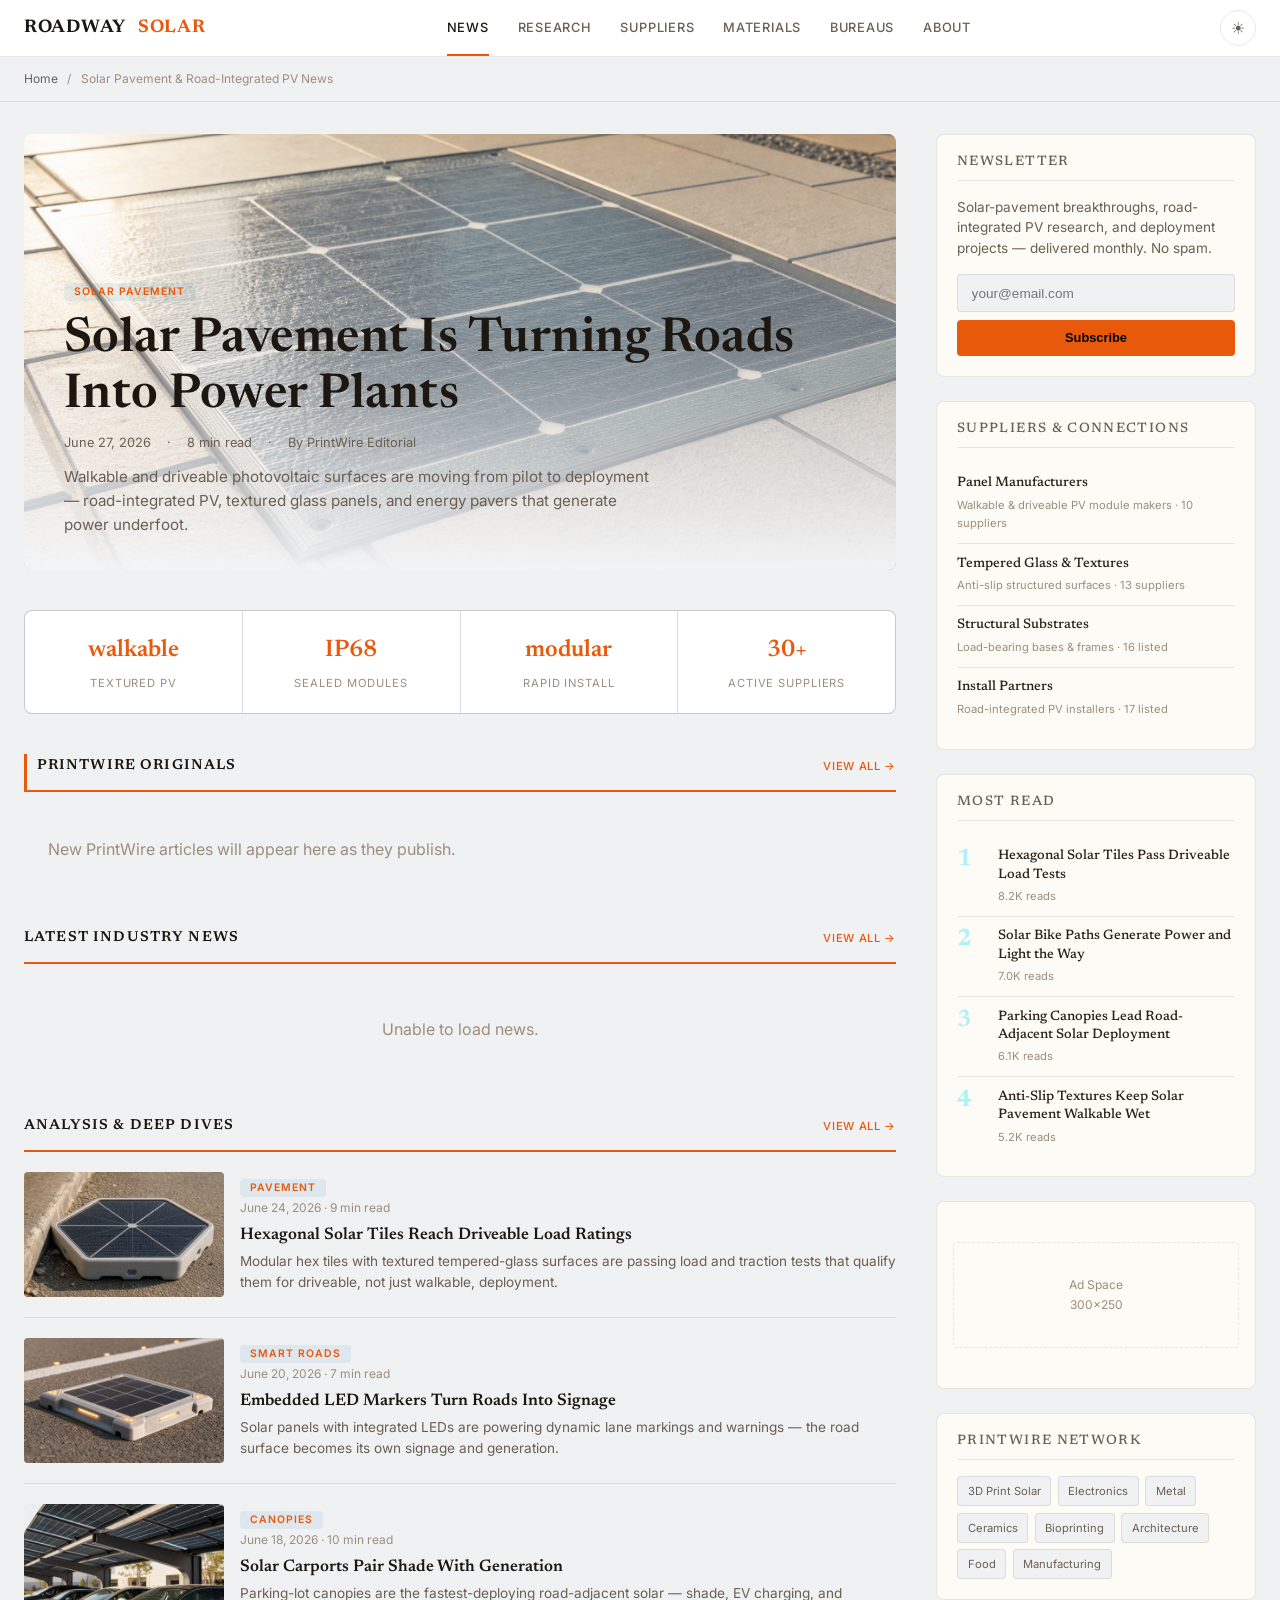
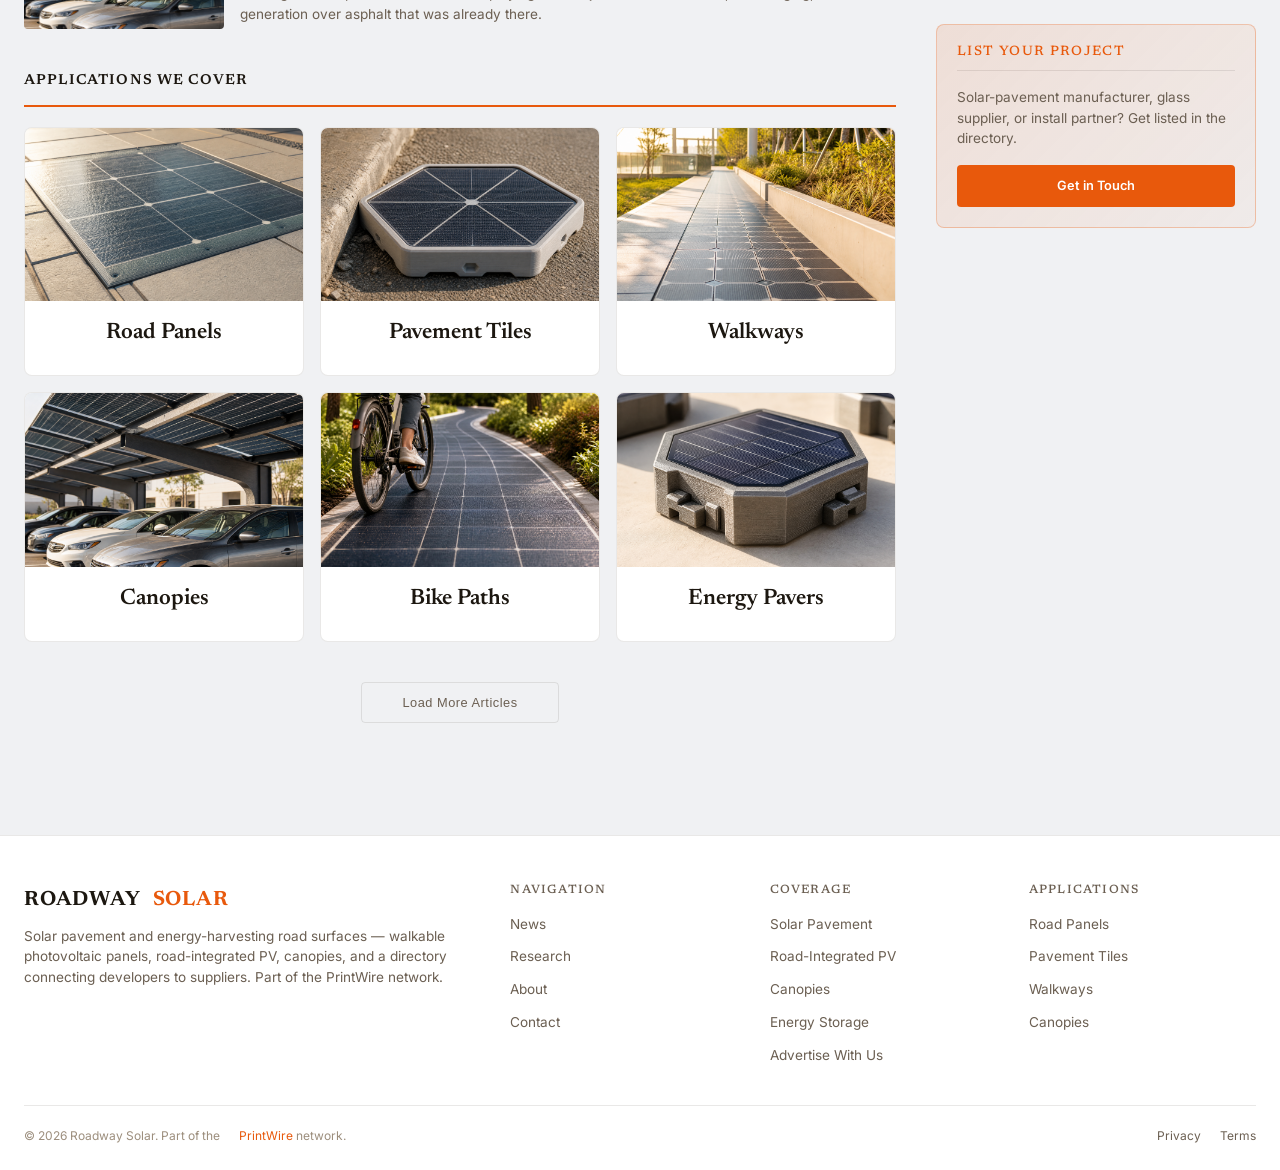
==== static/index.html @ 9be555c8 "Convert to Daylight solar news template (warm light, solar-orange, Newsreader) with unique per-site " ====
<!DOCTYPE html>
<html lang="en">
<head>
  <meta charset="UTF-8">
  <meta name="viewport" content="width=device-width, initial-scale=1.0">
  <meta name="description" content="Roadway Solar: solar pavement and energy-harvesting road surfaces — walkable photovoltaic panels, road-integrated PV, canopies, and a supplier directory.">
  <title>Roadway Solar — Solar Pavement &amp; Road-Integrated PV News &amp; Suppliers</title>
  <link rel="preconnect" href="https://fonts.googleapis.com">
  <link rel="preconnect" href="https://fonts.gstatic.com" crossorigin>
  <link href="https://fonts.googleapis.com/css2?family=Newsreader:opsz,wght@6..72,500;6..72,600;6..72,700&family=Inter:wght@400;500;600&display=swap" rel="stylesheet">
  <link rel="stylesheet" href="css/editorial.css">
  <link rel="icon" type="image/svg+xml" href="/favicon.svg">
  <meta property="og:type" content="website">
  <meta property="og:title" content="Roadway Solar — Solar Pavement &amp; Road-Integrated PV News &amp; Suppliers">
  <meta property="og:description" content="Roadway Solar: solar pavement and energy-harvesting road surfaces — walkable photovoltaic panels, road-integrated PV, canopies, and a supplier directory.">
  <meta property="og:image" content="https://roadwaysolar.com/images/r01_road_panel.png">
  <meta property="og:url" content="https://roadwaysolar.com/">
  <meta name="twitter:card" content="summary_large_image">
  <meta name="twitter:image" content="https://roadwaysolar.com/images/r01_road_panel.png">
</head>
<body>

<header class="ed-header">
  <div class="ed-header-inner">
    <a href="index.html" class="ed-logo">
      ROADWAY&nbsp;<span class="ed-logo-accent">SOLAR</span>
    </a>
    <button class="ed-nav-toggle" aria-label="Menu" onclick="document.querySelector('.ed-nav').classList.toggle('open')">&#9776;</button>
    <nav class="ed-nav">
      <a href="index.html" class="active">News</a>
      <a href="/articles/">Research</a>
      <a href="#suppliers">Suppliers</a>
      <a href="#suppliers">Materials</a>
      <a href="#suppliers">Bureaus</a>
      <a href="about.html">About</a>
    </nav>
    <button class="ed-theme-toggle" id="themeToggle" aria-label="Toggle light/dark mode" title="Toggle light/dark mode">&#9790;</button>
  </div>
</header>

<div class="ed-breadcrumbs">
  <a href="index.html">Home</a> <span>/</span> Solar Pavement &amp; Road-Integrated PV News
</div>

<div class="ed-layout">
  <div class="ed-main">

    <article class="ed-hero">
      <img src="images/r01_road_panel.png" alt="Walkable solar road panel set into pavement">
      <div class="ed-hero-overlay"></div>
      <div class="ed-hero-content">
        <span class="ed-badge">Solar Pavement</span>
        <h1><a href="#">Solar Pavement Is Turning Roads Into Power Plants</a></h1>
        <div class="ed-hero-meta">
          <span>June 27, 2026</span>
          <span>·</span>
          <span>8 min read</span>
          <span>·</span>
          <span>By PrintWire Editorial</span>
        </div>
        <p class="ed-hero-excerpt">Walkable and driveable photovoltaic surfaces are moving from pilot to deployment — road-integrated PV, textured glass panels, and energy pavers that generate power underfoot.</p>
      </div>
    </article>

    <div class="ed-stats">
      <div class="ed-stat">
        <div class="ed-stat-value">walkable</div>
        <div class="ed-stat-label">Textured PV</div>
      </div>
      <div class="ed-stat">
        <div class="ed-stat-value">IP68</div>
        <div class="ed-stat-label">Sealed Modules</div>
      </div>
      <div class="ed-stat">
        <div class="ed-stat-value">modular</div>
        <div class="ed-stat-label">Rapid Install</div>
      </div>
      <div class="ed-stat">
        <div class="ed-stat-value">30+</div>
        <div class="ed-stat-label">Active Suppliers</div>
      </div>
    </div>

    <div class="ed-section-label" style="border-left:3px solid var(--accent);padding-left:0.6rem;">
      PrintWire Originals
      <a href="/articles/">View All &rarr;</a>
    </div>
    <div class="ed-card-grid" id="pwOriginals">
      <div style="grid-column:1/-1;text-align:center;padding:2rem;color:var(--text-faint);">Loading PrintWire articles…</div>
    </div>

    <div class="ed-section-label">
      Latest Industry News
      <a href="#">View All &rarr;</a>
    </div>
    <div class="ed-card-grid" id="newsGrid">
      <div style="grid-column: 1/-1; text-align:center; padding:2rem; color:var(--text-faint);">Loading latest news…</div>
    </div>

    <div class="ed-section-label">
      Analysis &amp; Deep Dives
      <a href="#">View All &rarr;</a>
    </div>
    <div class="ed-list">
      <article class="ed-list-item">
        <img src="images/r02_hex_tile.png" alt="Hexagonal solar pavement tile">
        <div>
          <span class="ed-badge">Pavement</span>
          <div class="ed-card-meta">June 24, 2026 · 9 min read</div>
          <h3><a href="#">Hexagonal Solar Tiles Reach Driveable Load Ratings</a></h3>
          <p class="ed-card-excerpt">Modular hex tiles with textured tempered-glass surfaces are passing load and traction tests that qualify them for driveable, not just walkable, deployment.</p>
        </div>
      </article>
      <article class="ed-list-item">
        <img src="images/r04_led_marker.png" alt="Solar road with embedded LED markers">
        <div>
          <span class="ed-badge">Smart Roads</span>
          <div class="ed-card-meta">June 20, 2026 · 7 min read</div>
          <h3><a href="#">Embedded LED Markers Turn Roads Into Signage</a></h3>
          <p class="ed-card-excerpt">Solar panels with integrated LEDs are powering dynamic lane markings and warnings — the road surface becomes its own signage and generation.</p>
        </div>
      </article>
      <article class="ed-list-item">
        <img src="images/r05_parking_canopy.png" alt="Solar carport canopy over parking">
        <div>
          <span class="ed-badge">Canopies</span>
          <div class="ed-card-meta">June 18, 2026 · 10 min read</div>
          <h3><a href="#">Solar Carports Pair Shade With Generation</a></h3>
          <p class="ed-card-excerpt">Parking-lot canopies are the fastest-deploying road-adjacent solar — shade, EV charging, and generation over asphalt that was already there.</p>
        </div>
      </article>
    </div>

    <div class="ed-section-label">
      Applications We Cover
    </div>
    <div class="ed-card-grid" style="grid-template-columns: repeat(3, 1fr); gap: 1rem; margin-bottom: 2.5rem;">
      <a href="#" class="ed-card" style="text-align:center;">
        <img class="ed-card-img" src="images/r01_road_panel.png" alt="Road Panels">
        <div class="ed-card-body"><h3>Road Panels</h3></div>
      </a>
      <a href="#" class="ed-card" style="text-align:center;">
        <img class="ed-card-img" src="images/r02_hex_tile.png" alt="Pavement Tiles">
        <div class="ed-card-body"><h3>Pavement Tiles</h3></div>
      </a>
      <a href="#" class="ed-card" style="text-align:center;">
        <img class="ed-card-img" src="images/r03_walkway.png" alt="Walkways">
        <div class="ed-card-body"><h3>Walkways</h3></div>
      </a>
      <a href="#" class="ed-card" style="text-align:center;">
        <img class="ed-card-img" src="images/r05_parking_canopy.png" alt="Canopies">
        <div class="ed-card-body"><h3>Canopies</h3></div>
      </a>
      <a href="#" class="ed-card" style="text-align:center;">
        <img class="ed-card-img" src="images/r06_bike_path.png" alt="Bike Paths">
        <div class="ed-card-body"><h3>Bike Paths</h3></div>
      </a>
      <a href="#" class="ed-card" style="text-align:center;">
        <img class="ed-card-img" src="images/r09_energy_paver.png" alt="Energy Pavers">
        <div class="ed-card-body"><h3>Energy Pavers</h3></div>
      </a>
    </div>

    <div class="ed-load-more">
      <button>Load More Articles</button>
    </div>

  </div>

  <aside class="ed-sidebar">

    <div class="ed-sidebar-block ed-newsletter">
      <h4>Newsletter</h4>
      <p>Solar-pavement breakthroughs, road-integrated PV research, and deployment projects — delivered monthly. No spam.</p>
      <form action="https://api.web3forms.com/submit" method="POST" onsubmit="this.querySelector('button').textContent='Subscribed!';this.querySelector('button').disabled=true;">
        <input type="hidden" name="access_key" value="6f33053b-6d08-414b-9615-665f88c98da8">
        <input type="hidden" name="subject" value="Newsletter Signup — roadwaysolar.com">
        <input type="hidden" name="from_name" value="Newsletter Signup">
        <input type="email" name="email" placeholder="your@email.com" required>
        <button type="submit">Subscribe</button>
      </form>
    </div>

    <div class="ed-sidebar-block" id="suppliers">
      <h4>Suppliers &amp; Connections</h4>
      <div class="ed-popular-item">
        <div>
          <h3><a href="#">Panel Manufacturers</a></h3>
          <div class="ed-popular-meta">Walkable &amp; driveable PV module makers · 10 suppliers</div>
        </div>
      </div>
      <div class="ed-popular-item">
        <div>
          <h3><a href="#">Tempered Glass &amp; Textures</a></h3>
          <div class="ed-popular-meta">Anti-slip structured surfaces · 13 suppliers</div>
        </div>
      </div>
      <div class="ed-popular-item">
        <div>
          <h3><a href="#">Structural Substrates</a></h3>
          <div class="ed-popular-meta">Load-bearing bases &amp; frames · 16 listed</div>
        </div>
      </div>
      <div class="ed-popular-item">
        <div>
          <h3><a href="#">Install Partners</a></h3>
          <div class="ed-popular-meta">Road-integrated PV installers · 17 listed</div>
        </div>
      </div>
    </div>

    <div class="ed-sidebar-block">
      <h4>Most Read</h4>
      <div class="ed-popular-item">
        <span class="ed-popular-num">1</span>
        <div>
          <h3><a href="#">Hexagonal Solar Tiles Pass Driveable Load Tests</a></h3>
          <div class="ed-popular-meta">8.2K reads</div>
        </div>
      </div>
      <div class="ed-popular-item">
        <span class="ed-popular-num">2</span>
        <div>
          <h3><a href="#">Solar Bike Paths Generate Power and Light the Way</a></h3>
          <div class="ed-popular-meta">7.0K reads</div>
        </div>
      </div>
      <div class="ed-popular-item">
        <span class="ed-popular-num">3</span>
        <div>
          <h3><a href="#">Parking Canopies Lead Road-Adjacent Solar Deployment</a></h3>
          <div class="ed-popular-meta">6.1K reads</div>
        </div>
      </div>
      <div class="ed-popular-item">
        <span class="ed-popular-num">4</span>
        <div>
          <h3><a href="#">Anti-Slip Textures Keep Solar Pavement Walkable Wet</a></h3>
          <div class="ed-popular-meta">5.2K reads</div>
        </div>
      </div>
    </div>

    <div class="ed-sidebar-block" style="text-align:center; color: var(--text-faint); font-size: 0.75rem; padding: 2.5rem 1rem;">
      <div style="border: 1px dashed var(--border); border-radius: 4px; padding: 2rem 1rem;">
        Ad Space<br>300×250
      </div>
    </div>

    <div class="ed-sidebar-block">
      <h4>PrintWire Network</h4>
      <div class="ed-network-links">
        <a href="https://3dprintsolar.com">3D Print Solar</a>
        <a href="https://3dprintcircuitry.com">Electronics</a>
        <a href="https://dmls3d.com">Metal</a>
        <a href="https://3dprintceramics.com">Ceramics</a>
        <a href="https://3dprinttissue.com">Bioprinting</a>
        <a href="https://3dprintarchitecture.com">Architecture</a>
        <a href="https://3dprintfood.com">Food</a>
        <a href="https://sendcutship.com">Manufacturing</a>
      </div>
    </div>

    <div class="ed-sidebar-block" style="background: linear-gradient(135deg, rgba(232,89,12,0.12), rgba(232,89,12,0.04)); border-color: var(--border-accent);">
      <h4 style="color: var(--accent);">List Your Project</h4>
      <p style="font-size: 0.85rem; color: var(--text-dim); margin-bottom: 1rem; line-height: 1.5;">Solar-pavement manufacturer, glass supplier, or install partner? Get listed in the directory.</p>
      <a href="contact.html" style="display:block;text-align:center;padding:0.65rem;background:var(--accent);border-radius:4px;color:#fff;font-weight:600;font-size:0.8rem;transition:background 0.25s;" onmouseover="this.style.background='var(--accent-dark)'" onmouseout="this.style.background='var(--accent)'">Get in Touch</a>
    </div>

  </aside>
</div>

<footer class="ed-footer">
  <div class="ed-footer-inner">
    <div class="ed-footer-brand">
      <div class="ed-logo" style="font-size:1.3rem; margin-bottom: 0.5rem;">ROADWAY&nbsp;<span class="ed-logo-accent">SOLAR</span></div>
      <p>Solar pavement and energy-harvesting road surfaces — walkable photovoltaic panels, road-integrated PV, canopies, and a directory connecting developers to suppliers. Part of the PrintWire network.</p>
    </div>
    <div>
      <h4>Navigation</h4>
      <ul>
        <li><a href="index.html">News</a></li>
        <li><a href="/articles/">Research</a></li>
        <li><a href="about.html">About</a></li>
        <li><a href="contact.html">Contact</a></li>
      </ul>
    </div>
    <div>
      <h4>Coverage</h4>
      <ul>
        <li><a href="#">Solar Pavement</a></li>
        <li><a href="#">Road-Integrated PV</a></li>
        <li><a href="#">Canopies</a></li>
        <li><a href="#">Energy Storage</a></li>
        <li><a href="advertise.html">Advertise With Us</a></li>
      </ul>
    </div>
    <div>
      <h4>Applications</h4>
      <ul>
        <li><a href="#">Road Panels</a></li>
        <li><a href="#">Pavement Tiles</a></li>
        <li><a href="#">Walkways</a></li>
        <li><a href="#">Canopies</a></li>
      </ul>
    </div>
  </div>
  <div class="ed-footer-bottom">
    <span>&copy; 2026 Roadway Solar. Part of the <a href="https://3dprint.space" style="color:var(--accent);">PrintWire</a> network.</span>
    <span>
      <a href="#">Privacy</a>
      <a href="#">Terms</a>
    </span>
  </div>
</footer>

<script>
document.querySelector('.ed-nav-toggle')?.addEventListener('click', () => {
  document.querySelector('.ed-nav').classList.toggle('open');
});

(function() {
  const btn = document.getElementById('themeToggle');
  const root = document.documentElement;
  function setTheme(theme) {
    root.setAttribute('data-theme', theme);
    localStorage.setItem('ed-theme', theme);
    btn.innerHTML = theme === 'dark' ? '&#9790;' : '&#9728;';
    btn.title = theme === 'dark' ? 'Switch to light mode' : 'Switch to dark mode';
  }
  const saved = localStorage.getItem('ed-theme');
  setTheme(saved || 'light');
  btn.addEventListener('click', () => {
    const current = root.getAttribute('data-theme') || 'light';
    setTheme(current === 'dark' ? 'light' : 'dark');
  });
})();

(function() {
  var grid = document.getElementById('newsGrid');
  var orig = document.getElementById('pwOriginals');

  var feeds = [
    { url: 'https://news.google.com/rss/search?q=solar+roadway+pavement+photovoltaic&hl=en-US&gl=US&ceid=US:en', name: 'Google News' },
    { url: 'https://news.google.com/rss/search?q=solar+road+panel+walkable+driveable&hl=en-US&gl=US&ceid=US:en', name: 'Google News' },
    { url: 'https://news.google.com/rss/search?q=road+integrated+photovoltaics+canopy&hl=en-US&gl=US&ceid=US:en', name: 'Google News' },
    { url: 'https://3dprintingindustry.com/feed/', name: '3DPI' }
  ];

  var api = 'https://api.rss2json.com/v1/api.json?rss_url=';
  var rss = [];
  var localArts = [];
  var loaded = 0;
  var total = feeds.length;
  var fallbackImgs = ['images/r01_road_panel.png','images/r02_hex_tile.png','images/r03_walkway.png','images/r04_led_marker.png','images/r05_parking_canopy.png','images/r06_bike_path.png','images/r07_antislip_pv.png','images/r08_road_install.png','images/r09_energy_paver.png'];

  function stripHtml(html) {
    var d = document.createElement('div'); d.innerHTML = html;
    return d.textContent || '';
  }
  function esc(s) {
    var d = document.createElement('div'); d.appendChild(document.createTextNode(s));
    return d.innerHTML;
  }
  function card(a, i) {
    var img = a.img || fallbackImgs[i % fallbackImgs.length];
    var fb = fallbackImgs[(i+1) % fallbackImgs.length];
    var open = a.local
      ? 'onclick="location.href=\'' + esc(a.link) + '\'"'
      : 'onclick="window.open(\'' + esc(a.link) + '\',\'_blank\',\'noopener\')"';
    var linkAttrs = a.local ? 'href="' + esc(a.link) + '"'
      : 'href="' + esc(a.link) + '" target="_blank" rel="noopener"';
    var badge = a.local
      ? '<span class="ed-badge" style="background:var(--accent);color:#fff;">' + esc(a.source) + '</span>'
      : '<span class="ed-badge">' + esc(a.source) + '</span>';
    return '<article class="ed-card" style="cursor:pointer" ' + open + '>' +
      '<img class="ed-card-img" src="' + esc(img) + '" alt="" loading="lazy" onerror="this.onerror=null;this.src=\'' + fb + '\'">' +
      '<div class="ed-card-body">' + badge +
        '<div class="ed-card-meta">' + esc(a.dateStr || '') + '</div>' +
        '<h3><a ' + linkAttrs + ' onclick="event.stopPropagation()">' + esc(a.title) + '</a></h3>' +
        '<p class="ed-card-excerpt">' + esc(a.desc) + '</p>' +
      '</div></article>';
  }

  var localReady = fetch('network.json', { cache: 'no-store' })
    .then(function(r){ return r.ok ? r.json() : []; })
    .then(function(items){
      (items || []).forEach(function(it, i){
        localArts.push({ title: it.title, link: it.url, desc: it.summary || '',
          date: it.iso, dateStr: it.date, source: (it.origin || 'PrintWire'), local: true,
          img: it.img || fallbackImgs[i % fallbackImgs.length] });
      });
      if (orig) {
        orig.innerHTML = localArts.length
          ? localArts.slice(0, 6).map(card).join('')
          : '<div style="grid-column:1/-1;padding:1.5rem;color:var(--text-faint);">New PrintWire articles will appear here as they publish.</div>';
      }
    })
    .catch(function(){ if (orig) orig.innerHTML = ''; });

  var timeout = setTimeout(finish, 8000);
  feeds.forEach(function(feed) {
    fetch(api + encodeURIComponent(feed.url))
      .then(function(r){ return r.json(); })
      .then(function(data){
        if (data.status === 'ok' && data.items) {
          data.items.forEach(function(item){
            rss.push({ title: item.title, link: item.link,
              desc: stripHtml(item.description).substring(0,140) + '…',
              date: item.pubDate, source: feed.name, local: false,
              img: item.thumbnail || (item.enclosure && item.enclosure.link) || '' });
          });
        }
      })
      .catch(function(){})
      .then(function(){ loaded++; if (loaded === total) { clearTimeout(timeout); finish(); } });
  });

  var done = false;
  function finish(){ if (done) return; done = true; localReady.then(render); }
  function render(){
    if (!grid) return;
    var merged = localArts.concat(rss);
    merged.forEach(function(a){ if (!a.dateStr && a.date) a.dateStr = new Date(a.date).toLocaleDateString('en-US',{year:'numeric',month:'short',day:'numeric'}); });
    merged.sort(function(a,b){ return new Date(b.date) - new Date(a.date); });
    var top = merged.slice(0, 8);
    grid.innerHTML = top.length
      ? top.map(card).join('')
      : '<div style="grid-column:1/-1;text-align:center;padding:2rem;color:var(--text-faint);">Unable to load news.</div>';
  }
})();
</script>
</body>
</html>
---- static/css/editorial.css ----
/* ============================================
   3dprintmetal.com — Editorial Layout
   Inspired by 3dnatives.com, modernized
   ============================================ */

/* ── Shared Tokens ───────────────────────────── */
:root {
  --accent: #00a8cc;
  --accent-dark: #008fad;
  --accent-dim: rgba(0,168,204,0.12);
  --red: #e53e3e;
  --radius: 8px;
  --radius-sm: 4px;
  --font-display: 'Oswald', sans-serif;
  --font-body: 'Inter', sans-serif;
  --transition: 0.25s cubic-bezier(0.4,0,0.2,1);
}

/* ── Dark Mode (default) ─────────────────────── */
:root, [data-theme="dark"] {
  --bg: #08090f;
  --bg-surface: #0e1019;
  --bg-card: #141620;
  --bg-card-hover: #1a1d2e;
  --bg-sidebar: #0f1118;
  --text: #e2e4e8;
  --text-dim: #8a8f9d;
  --text-faint: #555a68;
  --heading: #ffffff;
  --border: rgba(255,255,255,0.06);
  --border-accent: rgba(0,168,204,0.2);
  --shadow: 0 1px 3px rgba(0,0,0,0.4);
  --shadow-hover: 0 8px 24px rgba(0,0,0,0.5);
  --header-bg: rgba(8,9,15,0.92);
  --badge-bg: rgba(0,168,204,0.12);
  --input-bg: #0a0b12;
}

/* ── Light Mode ──────────────────────────────── */
[data-theme="light"] {
  --accent: #0077a8;
  --accent-dark: #005f85;
  --accent-dim: rgba(0,119,168,0.08);
  --bg: #f5f6f8;
  --bg-surface: #ffffff;
  --bg-card: #ffffff;
  --bg-card-hover: #f0f1f3;
  --bg-sidebar: #fafbfc;
  --text: #2d3748;
  --text-dim: #5a6577;
  --text-faint: #8e96a4;
  --heading: #1a202c;
  --border: rgba(0,0,0,0.08);
  --border-accent: rgba(0,119,168,0.2);
  --shadow: 0 1px 3px rgba(0,0,0,0.06);
  --shadow-hover: 0 8px 24px rgba(0,0,0,0.1);
  --header-bg: rgba(255,255,255,0.95);
  --badge-bg: rgba(0,119,168,0.08);
  --input-bg: #f0f1f3;
}

/* System preference when no manual choice */
@media (prefers-color-scheme: light) {
  :root:not([data-theme]) {
    --accent: #0077a8;
    --accent-dark: #005f85;
    --accent-dim: rgba(0,119,168,0.08);
    --bg: #f5f6f8;
    --bg-surface: #ffffff;
    --bg-card: #ffffff;
    --bg-card-hover: #f0f1f3;
    --bg-sidebar: #fafbfc;
    --text: #2d3748;
    --text-dim: #5a6577;
    --text-faint: #8e96a4;
    --heading: #1a202c;
    --border: rgba(0,0,0,0.08);
    --border-accent: rgba(0,119,168,0.2);
    --shadow: 0 1px 3px rgba(0,0,0,0.06);
    --shadow-hover: 0 8px 24px rgba(0,0,0,0.1);
    --header-bg: rgba(255,255,255,0.95);
    --badge-bg: rgba(0,119,168,0.08);
    --input-bg: #f0f1f3;
  }
}

/* ── Reset ───────────────────────────────────── */
*,*::before,*::after { margin:0;padding:0;box-sizing:border-box; }
html { scroll-behavior:smooth; font-size:16px; }
body {
  font-family: var(--font-body);
  color: var(--text);
  background: var(--input-bg);
  line-height: 1.65;
  -webkit-font-smoothing: antialiased;
  overflow-x: hidden;
}
a { color: inherit; text-decoration: none; }
img { max-width: 100%; display: block; }

/* ── Typography ──────────────────────────────── */
h1,h2,h3,h4 { font-family: var(--font-display); font-weight: 600; line-height: 1.15; color: var(--heading); }
h1 { font-size: clamp(2rem, 5vw, 3rem); letter-spacing: 0.01em; }
h2 { font-size: clamp(1.5rem, 3.5vw, 2.2rem); }
h3 { font-size: clamp(1.1rem, 2vw, 1.4rem); }
h4 { font-size: 0.85rem; text-transform: uppercase; letter-spacing: 0.1em; color: var(--text-dim); font-weight: 500; }

/* ── Header ──────────────────────────────────── */
.ed-header {
  position: sticky; top: 0; z-index: 100;
  background: var(--header-bg);
  backdrop-filter: blur(16px);
  border-bottom: 1px solid var(--border);
}
.ed-header-inner {
  max-width: 1280px;
  margin: 0 auto;
  display: flex;
  align-items: center;
  justify-content: space-between;
  padding: 0 1.5rem;
  height: 56px;
}
.ed-logo {
  font-family: var(--font-display);
  font-size: 1.15rem;
  font-weight: 700;
  color: var(--heading);
  letter-spacing: 0.04em;
  display: flex; align-items: center; gap: 0.5rem;
}
.ed-logo-accent { color: var(--accent); }
.ed-nav { display: flex; gap: 0; align-items: center; }
.ed-nav a {
  padding: 0 0.9rem;
  font-size: 0.8rem;
  font-weight: 500;
  color: var(--text-dim);
  text-transform: uppercase;
  letter-spacing: 0.06em;
  transition: color var(--transition);
  line-height: 56px;
  position: relative;
}
.ed-nav a:hover, .ed-nav a.active { color: var(--heading); }
.ed-nav a.active::after {
  content: ''; position: absolute; bottom: 0; left: 0.9rem; right: 0.9rem;
  height: 2px; background: var(--accent);
}
.ed-nav-toggle {
  display: none; background: none; border: none; color: var(--text);
  font-size: 1.5rem; cursor: pointer; padding: 0.5rem;
}

/* Theme toggle */
.ed-theme-toggle {
  background: none; border: 1px solid var(--border);
  color: var(--text-dim); cursor: pointer;
  width: 36px; height: 36px;
  border-radius: 50%;
  display: flex; align-items: center; justify-content: center;
  font-size: 1rem;
  transition: all var(--transition);
  margin-left: 0.5rem;
  flex-shrink: 0;
}
.ed-theme-toggle:hover { border-color: var(--accent); color: var(--accent); }

/* ── Breadcrumbs ─────────────────────────────── */
.ed-breadcrumbs {
  max-width: 1280px; margin: 0 auto;
  padding: 0.75rem 1.5rem;
  font-size: 0.75rem;
  color: var(--text-faint);
  border-bottom: 1px solid var(--border);
}
.ed-breadcrumbs a { color: var(--text-dim); transition: color var(--transition); }
.ed-breadcrumbs a:hover { color: var(--accent); }
.ed-breadcrumbs span { margin: 0 0.4rem; }

/* ── Layout ──────────────────────────────────── */
.ed-layout {
  max-width: 1280px;
  margin: 0 auto;
  display: grid;
  grid-template-columns: 1fr 320px;
  gap: 2.5rem;
  padding: 2rem 1.5rem;
  align-items: start;
}
.ed-main { min-width: 0; }
.ed-sidebar { position: sticky; top: 72px; }

/* ── Hero / Featured Story ───────────────────── */
.ed-hero {
  margin-bottom: 2.5rem;
  position: relative;
  border-radius: var(--radius);
  overflow: hidden;
  background: var(--bg-card);
}
.ed-hero img {
  width: 100%;
  aspect-ratio: 16/8;
  object-fit: cover;
  display: block;
}
.ed-hero-overlay {
  position: absolute; inset: 0;
  background: linear-gradient(0deg, rgba(8,9,15,0.95) 0%, rgba(8,9,15,0.3) 50%, transparent 100%);
}
[data-theme="light"] .ed-hero-overlay {
  background: linear-gradient(0deg, rgba(245,246,248,0.97) 0%, rgba(245,246,248,0.4) 50%, transparent 100%);
}
.ed-hero-content {
  position: absolute;
  bottom: 0; left: 0; right: 0;
  padding: 2rem 2.5rem;
}
.ed-hero .ed-badge { margin-bottom: 0.75rem; }
.ed-hero h1 { margin-bottom: 0.5rem; }
.ed-hero h1 a { color: var(--heading); transition: color var(--transition); }
.ed-hero h1 a:hover { color: var(--accent); }
.ed-hero-meta {
  font-size: 0.8rem;
  color: var(--text-dim);
  display: flex; gap: 1rem; align-items: center;
}
.ed-hero-excerpt {
  margin-top: 0.75rem;
  font-size: 0.95rem;
  color: var(--text-dim);
  line-height: 1.6;
  max-width: 600px;
}

/* ── Badge / Tag ─────────────────────────────── */
.ed-badge {
  display: inline-block;
  font-size: 0.65rem;
  font-weight: 600;
  text-transform: uppercase;
  letter-spacing: 0.1em;
  padding: 0.25rem 0.6rem;
  border-radius: var(--radius-sm);
  background: var(--badge-bg);
  color: var(--accent);
  line-height: 1;
}
.ed-badge.red { background: rgba(255,68,68,0.12); color: var(--red); }

/* ── Section Label ───────────────────────────── */
.ed-section-label {
  font-family: var(--font-display);
  font-size: 0.9rem;
  font-weight: 600;
  text-transform: uppercase;
  letter-spacing: 0.08em;
  color: var(--heading);
  margin-bottom: 1.25rem;
  padding-bottom: 0.75rem;
  border-bottom: 2px solid var(--accent);
  display: flex;
  align-items: center;
  justify-content: space-between;
}
.ed-section-label a {
  font-family: var(--font-body);
  font-size: 0.7rem;
  font-weight: 500;
  color: var(--accent);
  text-transform: uppercase;
  letter-spacing: 0.06em;
}

/* ── Article Cards ───────────────────────────── */
.ed-card-grid {
  display: grid;
  grid-template-columns: repeat(2, 1fr);
  gap: 1.5rem;
  margin-bottom: 2.5rem;
}
.ed-card {
  background: var(--bg-card);
  border-radius: var(--radius);
  overflow: hidden;
  border: 1px solid var(--border);
  transition: transform var(--transition), box-shadow var(--transition), border-color var(--transition);
}
.ed-card:hover {
  transform: translateY(-2px);
  box-shadow: var(--shadow-hover);
  border-color: var(--border-accent);
}
.ed-card-img {
  aspect-ratio: 16/10;
  object-fit: cover;
  width: 100%;
}
.ed-card-body { padding: 1.25rem; }
.ed-card-body .ed-badge { margin-bottom: 0.65rem; }
.ed-card-body h3 { margin-bottom: 0.5rem; }
.ed-card-body h3 a { color: var(--heading); transition: color var(--transition); }
.ed-card-body h3 a:hover { color: var(--accent); }
.ed-card-meta {
  font-size: 0.75rem;
  color: var(--text-faint);
  margin-bottom: 0.5rem;
}
.ed-card-excerpt {
  font-size: 0.85rem;
  color: var(--text-dim);
  line-height: 1.55;
  display: -webkit-box;
  -webkit-line-clamp: 3;
  -webkit-box-orient: vertical;
  overflow: hidden;
}

/* ── Article List (compact) ──────────────────── */
.ed-list { display: flex; flex-direction: column; gap: 1.25rem; margin-bottom: 2.5rem; }
.ed-list-item {
  display: grid;
  grid-template-columns: 200px 1fr;
  gap: 1rem;
  padding-bottom: 1.25rem;
  border-bottom: 1px solid var(--border);
  align-items: start;
}
.ed-list-item:last-child { border-bottom: none; padding-bottom: 0; }
.ed-list-item img {
  aspect-ratio: 16/10;
  object-fit: cover;
  border-radius: var(--radius-sm);
  width: 100%;
}
.ed-list-item h3 { font-size: 1.05rem; margin-bottom: 0.35rem; }
.ed-list-item h3 a { color: var(--heading); transition: color var(--transition); }
.ed-list-item h3 a:hover { color: var(--accent); }

/* ── Sidebar ─────────────────────────────────── */
.ed-sidebar-block {
  background: var(--bg-sidebar);
  border: 1px solid var(--border);
  border-radius: var(--radius);
  padding: 1.25rem;
  margin-bottom: 1.5rem;
}
.ed-sidebar-block h4 {
  margin-bottom: 1rem;
  padding-bottom: 0.6rem;
  border-bottom: 1px solid var(--border);
}

/* Newsletter widget */
.ed-newsletter p { font-size: 0.85rem; color: var(--text-dim); margin-bottom: 1rem; line-height: 1.5; }
.ed-newsletter input[type="email"] {
  width: 100%;
  padding: 0.65rem 0.85rem;
  background: var(--input-bg);
  border: 1px solid var(--border);
  border-radius: var(--radius-sm);
  color: var(--text);
  font-size: 0.85rem;
  margin-bottom: 0.5rem;
  transition: border-color var(--transition);
}
.ed-newsletter input[type="email"]:focus { outline: none; border-color: var(--accent); }
.ed-newsletter button {
  width: 100%;
  padding: 0.65rem;
  background: var(--accent);
  border: none;
  border-radius: var(--radius-sm);
  color: #000;
  font-weight: 600;
  font-size: 0.8rem;
  cursor: pointer;
  transition: background var(--transition);
}
.ed-newsletter button:hover { background: var(--accent-dark); }

/* Popular posts widget */
.ed-popular-item {
  display: flex;
  gap: 0.75rem;
  padding: 0.65rem 0;
  border-bottom: 1px solid var(--border);
  align-items: start;
}
.ed-popular-item:last-child { border-bottom: none; }
.ed-popular-num {
  font-family: var(--font-display);
  font-size: 1.5rem;
  font-weight: 700;
  color: var(--accent-dim);
  line-height: 1;
  min-width: 1.8rem;
  color: rgba(0,217,255,0.3);
}
.ed-popular-item h3 { font-size: 0.85rem; font-weight: 500; line-height: 1.35; }
.ed-popular-item h3 a { color: var(--text); }
.ed-popular-item h3 a:hover { color: var(--accent); }
.ed-popular-meta { font-size: 0.7rem; color: var(--text-faint); margin-top: 0.2rem; }

/* Network links widget */
.ed-network-links { display: flex; flex-wrap: wrap; gap: 0.4rem; }
.ed-network-links a {
  font-size: 0.7rem;
  padding: 0.3rem 0.6rem;
  background: var(--input-bg);
  border: 1px solid var(--border);
  border-radius: var(--radius-sm);
  color: var(--text-dim);
  transition: all var(--transition);
}
.ed-network-links a:hover { border-color: var(--accent); color: var(--accent); }

/* ── Load More ───────────────────────────────── */
.ed-load-more {
  text-align: center;
  margin: 2rem 0;
}
.ed-load-more button {
  padding: 0.75rem 2.5rem;
  background: transparent;
  border: 1px solid var(--border);
  border-radius: var(--radius-sm);
  color: var(--text-dim);
  font-size: 0.8rem;
  font-weight: 500;
  cursor: pointer;
  letter-spacing: 0.04em;
  transition: all var(--transition);
}
.ed-load-more button:hover {
  border-color: var(--accent);
  color: var(--accent);
}

/* ── Stats Bar ───────────────────────────────── */
.ed-stats {
  display: grid;
  grid-template-columns: repeat(4, 1fr);
  gap: 1px;
  background: var(--border);
  border: 1px solid var(--border);
  border-radius: var(--radius);
  overflow: hidden;
  margin-bottom: 2.5rem;
}
.ed-stat {
  background: var(--bg-card);
  padding: 1.25rem;
  text-align: center;
}
.ed-stat-value {
  font-family: var(--font-display);
  font-size: 1.5rem;
  font-weight: 600;
  color: var(--accent);
}
.ed-stat-label {
  font-size: 0.7rem;
  text-transform: uppercase;
  letter-spacing: 0.08em;
  color: var(--text-faint);
  margin-top: 0.25rem;
}

/* ── Page Hero (inner pages) ─────────────────── */
.ed-page-hero {
  position: relative;
  border-radius: var(--radius);
  overflow: hidden;
  margin-bottom: 2.5rem;
  background: var(--bg-card);
}
.ed-page-hero img {
  width: 100%; aspect-ratio: 16/6; object-fit: cover;
}
.ed-page-hero-overlay {
  position: absolute; inset: 0;
  background: linear-gradient(0deg, rgba(8,9,15,0.9) 0%, rgba(8,9,15,0.4) 60%, transparent 100%);
}
[data-theme="light"] .ed-page-hero-overlay {
  background: linear-gradient(0deg, rgba(245,246,248,0.95) 0%, rgba(245,246,248,0.5) 60%, transparent 100%);
}
.ed-page-hero-content {
  position: absolute; bottom: 0; left: 0; right: 0;
  padding: 2rem 2.5rem;
}
.ed-page-hero h1 { margin-bottom: 0.5rem; }
.ed-page-hero p { color: var(--text-dim); font-size: 1rem; max-width: 600px; }

/* ── Content Sections ────────────────────────── */
.ed-content { max-width: 1280px; margin: 0 auto; padding: 0 1.5rem; }
.ed-content-narrow { max-width: 860px; margin: 0 auto; padding: 0 1.5rem; }
.ed-section { margin-bottom: 3rem; }
.ed-section p { color: var(--text-dim); line-height: 1.75; margin-bottom: 1rem; font-size: 0.95rem; }
.ed-section p:last-child { margin-bottom: 0; }

/* Two-column content block */
.ed-two-col {
  display: grid;
  grid-template-columns: 1fr 1fr;
  gap: 2.5rem;
  align-items: start;
  margin-bottom: 2.5rem;
}
.ed-two-col img { border-radius: var(--radius); width: 100%; }

/* Content cards (mission, values, etc.) */
.ed-content-card {
  background: var(--bg-card);
  border: 1px solid var(--border);
  border-radius: var(--radius);
  padding: 1.75rem;
  transition: border-color var(--transition);
}
.ed-content-card:hover { border-color: var(--border-accent); }
.ed-content-card h3 { margin-bottom: 0.75rem; font-size: 1.15rem; }
.ed-content-card p { margin-bottom: 0; }
.ed-content-card .ed-icon {
  font-size: 1.5rem; margin-bottom: 0.75rem; display: block;
}
.ed-grid-2 { display: grid; grid-template-columns: 1fr 1fr; gap: 1.5rem; margin-bottom: 2.5rem; }
.ed-grid-3 { display: grid; grid-template-columns: repeat(3, 1fr); gap: 1.5rem; margin-bottom: 2.5rem; }
.ed-grid-4 { display: grid; grid-template-columns: repeat(4, 1fr); gap: 1.25rem; margin-bottom: 2.5rem; }

/* Service detail cards */
.ed-service-detail {
  display: grid;
  grid-template-columns: 280px 1fr;
  gap: 1.5rem;
  background: var(--bg-card);
  border: 1px solid var(--border);
  border-radius: var(--radius);
  overflow: hidden;
  margin-bottom: 1.25rem;
  transition: border-color var(--transition);
}
.ed-service-detail:hover { border-color: var(--border-accent); }
.ed-service-detail img { width: 100%; height: 100%; object-fit: cover; }
.ed-service-detail-body { padding: 1.5rem 1.5rem 1.5rem 0; }
.ed-service-detail-body h3 { margin-bottom: 0.5rem; }

/* Timeline */
.ed-timeline { position: relative; padding-left: 2.5rem; margin-bottom: 2.5rem; }
.ed-timeline::before {
  content: ''; position: absolute; left: 0.75rem; top: 0; bottom: 0;
  width: 2px; background: var(--border);
}
.ed-timeline-step {
  position: relative; margin-bottom: 2rem; padding-bottom: 0;
}
.ed-timeline-step:last-child { margin-bottom: 0; }
.ed-timeline-num {
  position: absolute; left: -2.5rem; top: 0;
  width: 1.5rem; height: 1.5rem;
  background: var(--accent);
  color: #000;
  border-radius: 50%;
  font-size: 0.7rem;
  font-weight: 700;
  display: flex; align-items: center; justify-content: center;
}
.ed-timeline-step h3 { font-size: 1.05rem; margin-bottom: 0.35rem; }

/* Forms */
.ed-form { max-width: 100%; }
.ed-form-group { margin-bottom: 1rem; }
.ed-form-group label {
  display: block; font-size: 0.8rem; font-weight: 500;
  color: var(--text-dim); margin-bottom: 0.35rem;
}
.ed-form-group .required { color: var(--red); }
.ed-form-group input, .ed-form-group textarea, .ed-form-group select {
  width: 100%;
  padding: 0.7rem 0.9rem;
  background: var(--input-bg);
  border: 1px solid var(--border);
  border-radius: var(--radius-sm);
  color: var(--text);
  font-family: var(--font-body);
  font-size: 0.9rem;
  transition: border-color var(--transition);
}
.ed-form-group input:focus, .ed-form-group textarea:focus, .ed-form-group select:focus {
  outline: none; border-color: var(--accent);
}
.ed-form-group textarea { resize: vertical; }
.ed-form-submit {
  padding: 0.75rem 2rem;
  background: var(--accent);
  border: none;
  border-radius: var(--radius-sm);
  color: #000;
  font-weight: 600;
  font-size: 0.9rem;
  cursor: pointer;
  transition: background var(--transition);
}
.ed-form-submit:hover { background: var(--accent-dark); }

/* CTA Banner */
.ed-cta-banner {
  background: var(--bg-card);
  border: 1px solid var(--border-accent);
  border-radius: var(--radius);
  padding: 2.5rem;
  text-align: center;
  margin-bottom: 2.5rem;
}
.ed-cta-banner h2 { margin-bottom: 0.5rem; }
.ed-cta-banner p { color: var(--text-dim); margin-bottom: 1.25rem; max-width: 500px; margin-left: auto; margin-right: auto; }
.ed-cta-banner a {
  display: inline-block;
  padding: 0.75rem 2rem;
  background: var(--accent);
  color: #000;
  font-weight: 600;
  border-radius: var(--radius-sm);
  transition: background var(--transition);
}
.ed-cta-banner a:hover { background: var(--accent-dark); }

/* Package cards (advertise) */
.ed-package {
  background: var(--bg-card);
  border: 1px solid var(--border);
  border-radius: var(--radius);
  padding: 1.75rem;
  transition: border-color var(--transition);
}
.ed-package:hover { border-color: var(--border-accent); }
.ed-package h3 { margin-bottom: 0.5rem; }
.ed-package .ed-price {
  font-family: var(--font-display);
  font-size: 1.8rem; font-weight: 600;
  color: var(--accent); margin-bottom: 1rem;
}
.ed-package .ed-price span { font-size: 0.9rem; color: var(--text-faint); }
.ed-package ul {
  list-style: none; padding: 0;
}
.ed-package li {
  font-size: 0.85rem; color: var(--text-dim);
  padding: 0.4rem 0;
  border-bottom: 1px solid var(--border);
  padding-left: 1.2rem;
  position: relative;
}
.ed-package li:last-child { border-bottom: none; }
.ed-package li::before {
  content: '\2713'; position: absolute; left: 0;
  color: var(--accent); font-size: 0.75rem;
}

/* Contact info cards */
.ed-info-card {
  display: flex; gap: 1rem; align-items: start;
  padding: 1rem;
  background: var(--bg-card);
  border: 1px solid var(--border);
  border-radius: var(--radius);
}
.ed-info-card .ed-icon { font-size: 1.5rem; flex-shrink: 0; }
.ed-info-card h4 { font-size: 0.8rem; margin-bottom: 0.25rem; }
.ed-info-card p { font-size: 0.85rem; color: var(--text-dim); margin: 0; }

/* Materials list */
.ed-materials-list { list-style: none; padding: 0; }
.ed-materials-list li {
  padding: 0.5rem 0;
  border-bottom: 1px solid var(--border);
  font-size: 0.9rem;
  color: var(--text-dim);
  padding-left: 1.2rem;
  position: relative;
}
.ed-materials-list li::before {
  content: ''; position: absolute; left: 0; top: 50%;
  width: 6px; height: 6px; border-radius: 50%;
  background: var(--accent); transform: translateY(-50%);
}

@media (max-width: 768px) {
  .ed-two-col { grid-template-columns: 1fr; }
  .ed-grid-2, .ed-grid-3, .ed-grid-4 { grid-template-columns: 1fr; }
  .ed-service-detail { grid-template-columns: 1fr; }
  .ed-service-detail img { aspect-ratio: 16/9; }
  .ed-service-detail-body { padding: 1.25rem; }
  .ed-page-hero-content { padding: 1.5rem; }
}

/* ── Footer ──────────────────────────────────── */
.ed-footer {
  background: var(--bg-surface);
  border-top: 1px solid var(--border);
  padding: 3rem 1.5rem 1.5rem;
  margin-top: 3rem;
}
.ed-footer-inner {
  max-width: 1280px;
  margin: 0 auto;
  display: grid;
  grid-template-columns: 2fr 1fr 1fr 1fr;
  gap: 2rem;
}
.ed-footer-brand p { font-size: 0.85rem; color: var(--text-dim); margin-top: 0.5rem; line-height: 1.5; }
.ed-footer h4 { font-size: 0.75rem; margin-bottom: 0.75rem; }
.ed-footer ul { list-style: none; }
.ed-footer li { margin-bottom: 0.4rem; }
.ed-footer li a { font-size: 0.85rem; color: var(--text-dim); transition: color var(--transition); }
.ed-footer li a:hover { color: var(--accent); }
.ed-footer-bottom {
  max-width: 1280px;
  margin: 2rem auto 0;
  padding-top: 1.25rem;
  border-top: 1px solid var(--border);
  font-size: 0.75rem;
  color: var(--text-faint);
  display: flex;
  justify-content: space-between;
  align-items: center;
}
.ed-footer-bottom a { color: var(--text-dim); margin-left: 1rem; }
.ed-footer-bottom a:hover { color: var(--accent); }

/* ── Responsive ──────────────────────────────── */
@media (max-width: 1024px) {
  .ed-layout { grid-template-columns: 1fr; }
  .ed-sidebar { position: static; }
}
@media (max-width: 768px) {
  .ed-card-grid { grid-template-columns: 1fr; }
  .ed-list-item { grid-template-columns: 140px 1fr; }
  .ed-hero-content { padding: 1.5rem; }
  .ed-hero h1 { font-size: 1.5rem; }
  .ed-footer-inner { grid-template-columns: 1fr 1fr; }
  .ed-stats { grid-template-columns: repeat(2, 1fr); }
  .ed-nav { display: none; }
  .ed-nav.open { display: flex; flex-direction: column; position: absolute; top: 56px; left: 0; right: 0; background: var(--bg); border-bottom: 1px solid var(--border); padding: 0.5rem 0; }
  .ed-nav.open a { line-height: 2.5; padding: 0 1.5rem; }
  .ed-nav-toggle { display: block; }
}
@media (max-width: 480px) {
  .ed-list-item { grid-template-columns: 1fr; }
  .ed-list-item img { aspect-ratio: 16/9; }
  .ed-footer-inner { grid-template-columns: 1fr; }
  .ed-hero-excerpt { display: none; }
}

/* ── Daylight scheme (energy-solar): warm light default + dark toggle, SOLAR-ORANGE accent ── */
:root { --font-display: 'Newsreader', Georgia, serif; --font-body: 'Inter', sans-serif; }
:root, [data-theme="light"] {
  --accent: #E8590C; --accent-dark: #C2410C; --accent-dim: rgba(232,89,12,0.10);
  --bg: #FBF7EF; --bg-surface: #FFFFFF; --bg-card: #FFFFFF; --bg-card-hover: #FBF3E8;
  --bg-sidebar: #FDFBF6; --text: #2A2118; --text-dim: #6B5F52; --text-faint: #9C8E7D;
  --heading: #1C1710; --border: rgba(42,33,24,0.10); --border-accent: rgba(232,89,12,0.28);
}
[data-theme="dark"] {
  --accent: #F97316; --accent-dark: #EA580C; --accent-dim: rgba(249,115,22,0.16);
  --bg: #1A1510; --bg-surface: #241C14; --bg-card: #241C14; --bg-card-hover: #2E241A;
  --bg-sidebar: #1E1810; --text: #F2EADD; --text-dim: #C3B4A1; --text-faint: #8B7B67;
  --heading: #FFFFFF; --border: rgba(255,255,255,0.09); --border-accent: rgba(249,115,22,0.30);
}
@media (prefers-color-scheme: dark) { :root:not([data-theme]) {
  --accent: #F97316; --accent-dark: #EA580C; --bg: #1A1510; --bg-surface: #241C14;
  --bg-card: #241C14; --text: #F2EADD; --text-dim: #C3B4A1; --heading: #FFFFFF; --border: rgba(255,255,255,0.09);
} }
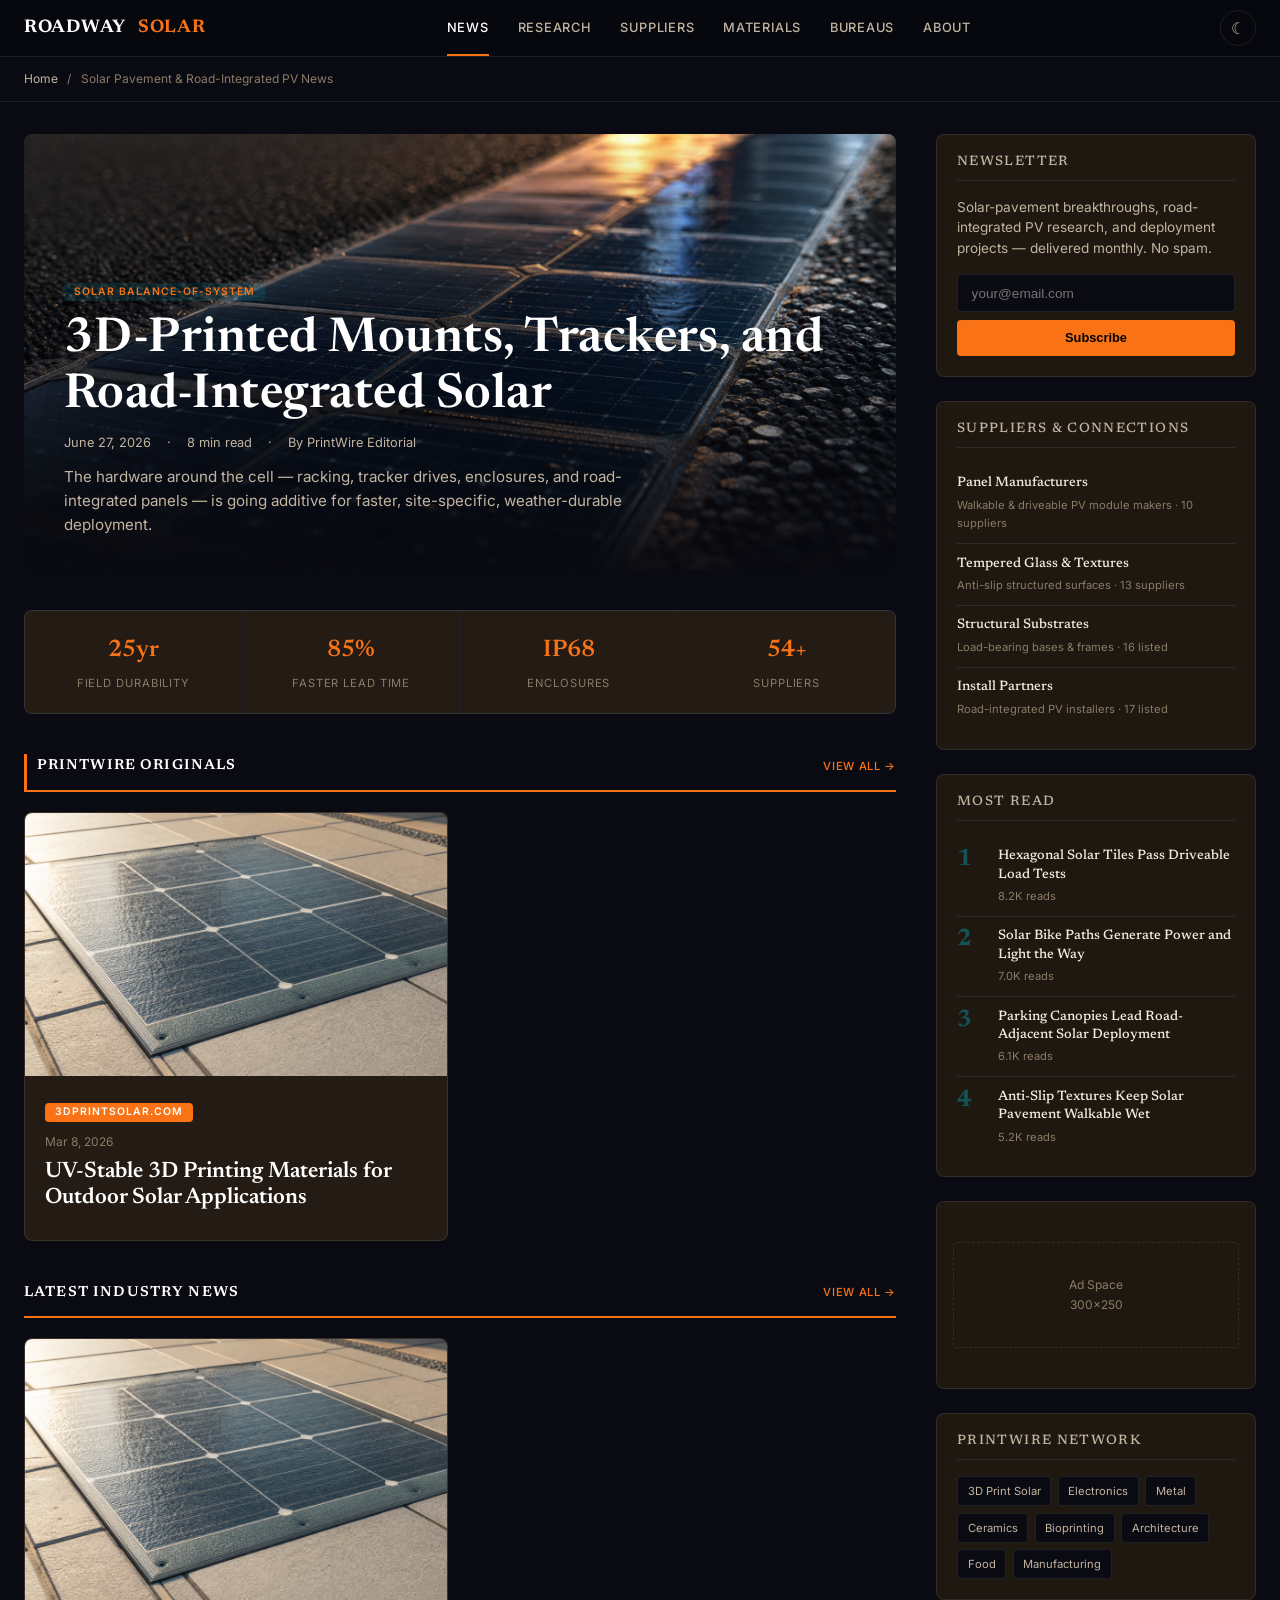
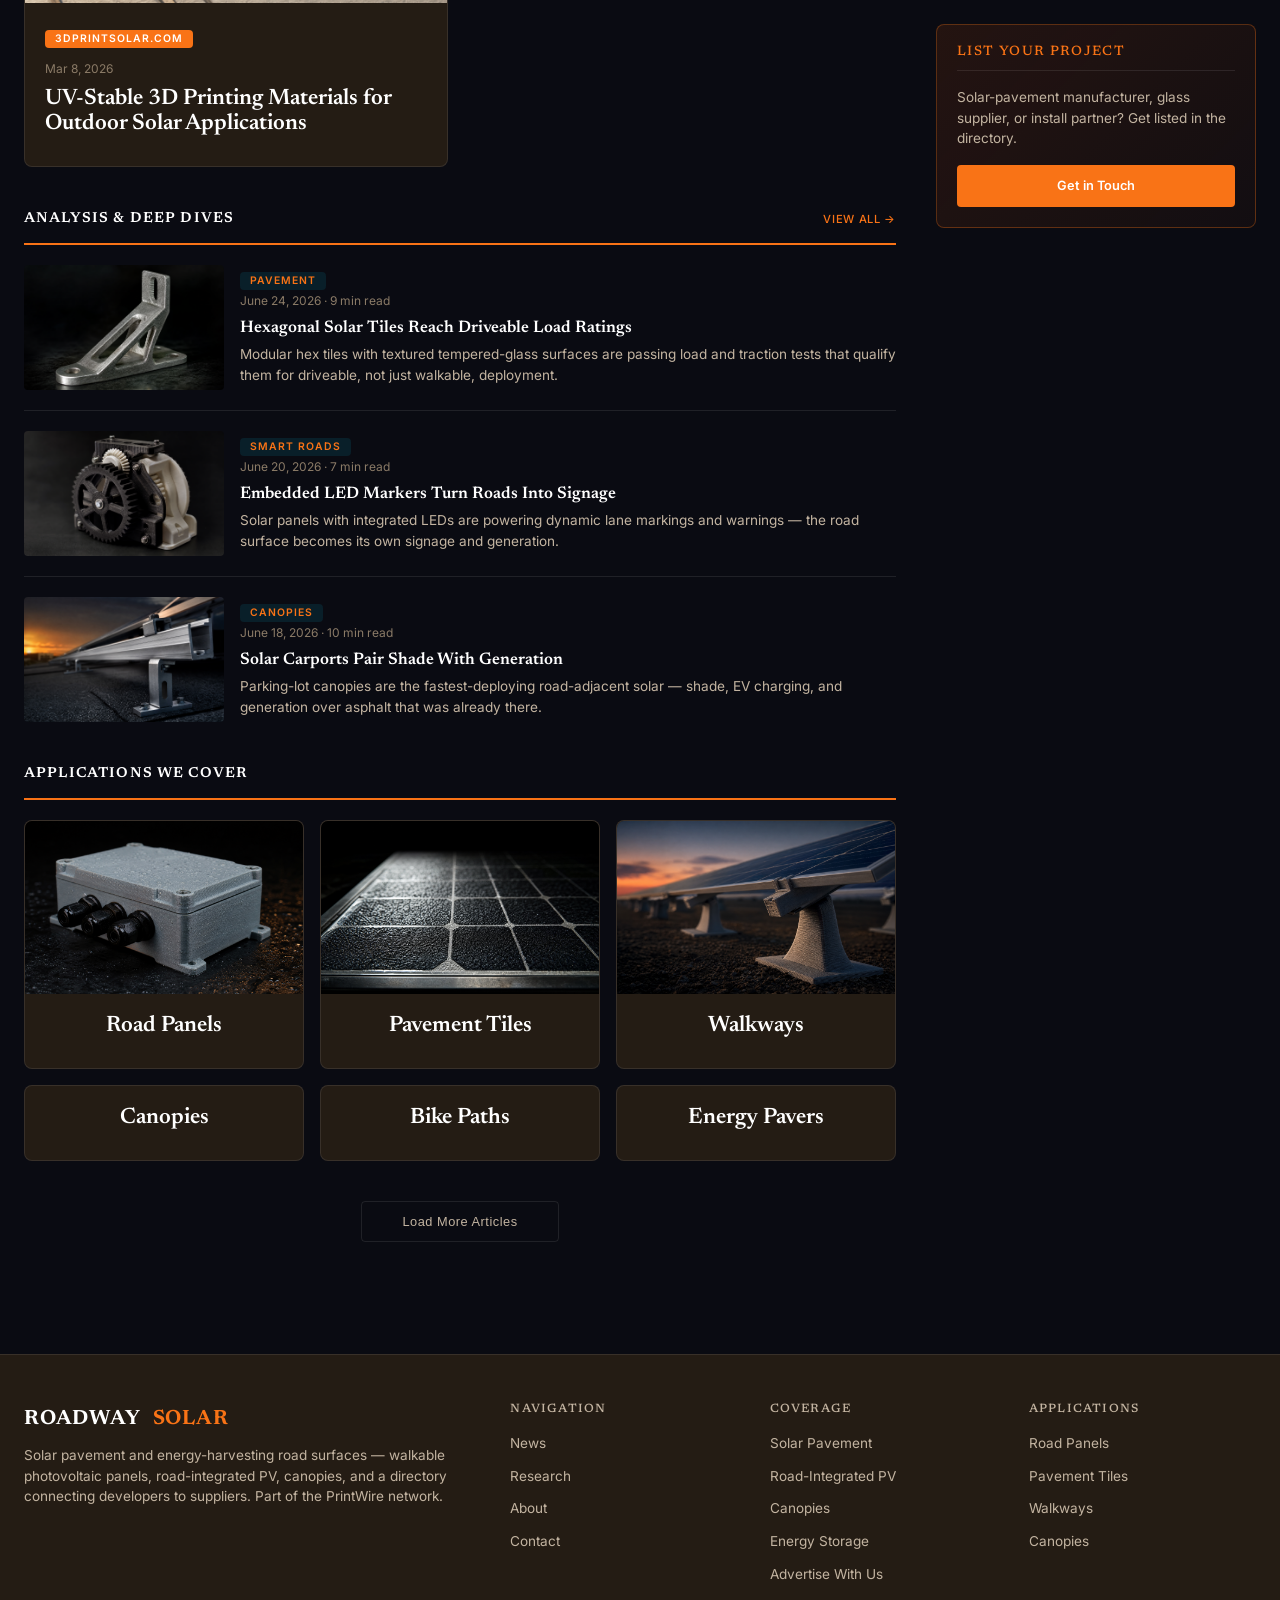
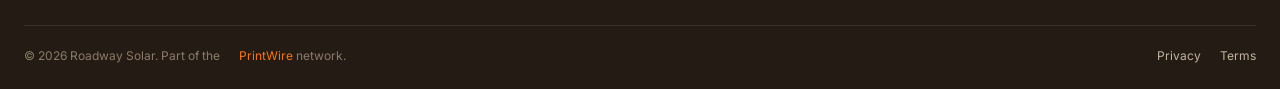
==== commit 9f8df317: "Diversify: market-targeted variant layout, unique per-site gpt-image-2 imagery (no repeats), light/d" ====
--- a/static/index.html
+++ b/static/index.html
@@ -13,10 +13,10 @@
   <meta property="og:type" content="website">
   <meta property="og:title" content="Roadway Solar — Solar Pavement &amp; Road-Integrated PV News &amp; Suppliers">
   <meta property="og:description" content="Roadway Solar: solar pavement and energy-harvesting road surfaces — walkable photovoltaic panels, road-integrated PV, canopies, and a supplier directory.">
-  <meta property="og:image" content="https://roadwaysolar.com/images/r01_road_panel.png">
+  <meta property="og:image" content="https://roadwaysolar.com/images/rb01_hero_roadsolar.png">
   <meta property="og:url" content="https://roadwaysolar.com/">
   <meta name="twitter:card" content="summary_large_image">
-  <meta name="twitter:image" content="https://roadwaysolar.com/images/r01_road_panel.png">
+  <meta name="twitter:image" content="https://roadwaysolar.com/images/rb01_hero_roadsolar.png">
 </head>
 <body>
 
@@ -46,39 +46,23 @@
   <div class="ed-main">
 
     <article class="ed-hero">
-      <img src="images/r01_road_panel.png" alt="Walkable solar road panel set into pavement">
+      <img src="images/rb01_hero_roadsolar.png" alt="Solar Balance-of-System">
       <div class="ed-hero-overlay"></div>
       <div class="ed-hero-content">
-        <span class="ed-badge">Solar Pavement</span>
-        <h1><a href="#">Solar Pavement Is Turning Roads Into Power Plants</a></h1>
+        <span class="ed-badge">Solar Balance-of-System</span>
+        <h1><a href="#">3D-Printed Mounts, Trackers, and Road-Integrated Solar</a></h1>
         <div class="ed-hero-meta">
-          <span>June 27, 2026</span>
-          <span>·</span>
-          <span>8 min read</span>
-          <span>·</span>
-          <span>By PrintWire Editorial</span>
-        </div>
-        <p class="ed-hero-excerpt">Walkable and driveable photovoltaic surfaces are moving from pilot to deployment — road-integrated PV, textured glass panels, and energy pavers that generate power underfoot.</p>
+          <span>June 27, 2026</span><span>·</span><span>8 min read</span><span>·</span><span>By PrintWire Editorial</span>
+        </div>
+        <p class="ed-hero-excerpt">The hardware around the cell — racking, tracker drives, enclosures, and road-integrated panels — is going additive for faster, site-specific, weather-durable deployment.</p>
       </div>
     </article>
 
     <div class="ed-stats">
-      <div class="ed-stat">
-        <div class="ed-stat-value">walkable</div>
-        <div class="ed-stat-label">Textured PV</div>
-      </div>
-      <div class="ed-stat">
-        <div class="ed-stat-value">IP68</div>
-        <div class="ed-stat-label">Sealed Modules</div>
-      </div>
-      <div class="ed-stat">
-        <div class="ed-stat-value">modular</div>
-        <div class="ed-stat-label">Rapid Install</div>
-      </div>
-      <div class="ed-stat">
-        <div class="ed-stat-value">30+</div>
-        <div class="ed-stat-label">Active Suppliers</div>
-      </div>
+      <div class="ed-stat"><div class="ed-stat-value">25yr</div><div class="ed-stat-label">Field Durability</div></div>
+      <div class="ed-stat"><div class="ed-stat-value">85%</div><div class="ed-stat-label">Faster Lead Time</div></div>
+      <div class="ed-stat"><div class="ed-stat-value">IP68</div><div class="ed-stat-label">Enclosures</div></div>
+      <div class="ed-stat"><div class="ed-stat-value">54+</div><div class="ed-stat-label">Suppliers</div></div>
     </div>
 
     <div class="ed-section-label" style="border-left:3px solid var(--accent);padding-left:0.6rem;">
@@ -103,7 +87,7 @@
     </div>
     <div class="ed-list">
       <article class="ed-list-item">
-        <img src="images/r02_hex_tile.png" alt="Hexagonal solar pavement tile">
+        <img src="images/rb02_mount_bracket.png" alt="Hexagonal solar pavement tile">
         <div>
           <span class="ed-badge">Pavement</span>
           <div class="ed-card-meta">June 24, 2026 · 9 min read</div>
@@ -112,7 +96,7 @@
         </div>
       </article>
       <article class="ed-list-item">
-        <img src="images/r04_led_marker.png" alt="Solar road with embedded LED markers">
+        <img src="images/rb03_tracker_gear.png" alt="Solar road with embedded LED markers">
         <div>
           <span class="ed-badge">Smart Roads</span>
           <div class="ed-card-meta">June 20, 2026 · 7 min read</div>
@@ -121,7 +105,7 @@
         </div>
       </article>
       <article class="ed-list-item">
-        <img src="images/r05_parking_canopy.png" alt="Solar carport canopy over parking">
+        <img src="images/rb04_racking.png" alt="Solar carport canopy over parking">
         <div>
           <span class="ed-badge">Canopies</span>
           <div class="ed-card-meta">June 18, 2026 · 10 min read</div>
@@ -136,27 +120,27 @@
     </div>
     <div class="ed-card-grid" style="grid-template-columns: repeat(3, 1fr); gap: 1rem; margin-bottom: 2.5rem;">
       <a href="#" class="ed-card" style="text-align:center;">
-        <img class="ed-card-img" src="images/r01_road_panel.png" alt="Road Panels">
+        <img class="ed-card-img" src="images/rb05_junction_box.png" alt="Road Panels">
         <div class="ed-card-body"><h3>Road Panels</h3></div>
       </a>
       <a href="#" class="ed-card" style="text-align:center;">
-        <img class="ed-card-img" src="images/r02_hex_tile.png" alt="Pavement Tiles">
+        <img class="ed-card-img" src="images/rb06_road_panel.png" alt="Pavement Tiles">
         <div class="ed-card-body"><h3>Pavement Tiles</h3></div>
       </a>
       <a href="#" class="ed-card" style="text-align:center;">
-        <img class="ed-card-img" src="images/r03_walkway.png" alt="Walkways">
+        <img class="ed-card-img" src="images/rb07_install_field.png" alt="Walkways">
         <div class="ed-card-body"><h3>Walkways</h3></div>
       </a>
       <a href="#" class="ed-card" style="text-align:center;">
-        <img class="ed-card-img" src="images/r05_parking_canopy.png" alt="Canopies">
+        
         <div class="ed-card-body"><h3>Canopies</h3></div>
       </a>
       <a href="#" class="ed-card" style="text-align:center;">
-        <img class="ed-card-img" src="images/r06_bike_path.png" alt="Bike Paths">
+        
         <div class="ed-card-body"><h3>Bike Paths</h3></div>
       </a>
       <a href="#" class="ed-card" style="text-align:center;">
-        <img class="ed-card-img" src="images/r09_energy_paver.png" alt="Energy Pavers">
+        
         <div class="ed-card-body"><h3>Energy Pavers</h3></div>
       </a>
     </div>
@@ -329,7 +313,7 @@
     btn.title = theme === 'dark' ? 'Switch to light mode' : 'Switch to dark mode';
   }
   const saved = localStorage.getItem('ed-theme');
-  setTheme(saved || 'light');
+  setTheme(saved || 'dark');
   btn.addEventListener('click', () => {
     const current = root.getAttribute('data-theme') || 'light';
     setTheme(current === 'dark' ? 'light' : 'dark');
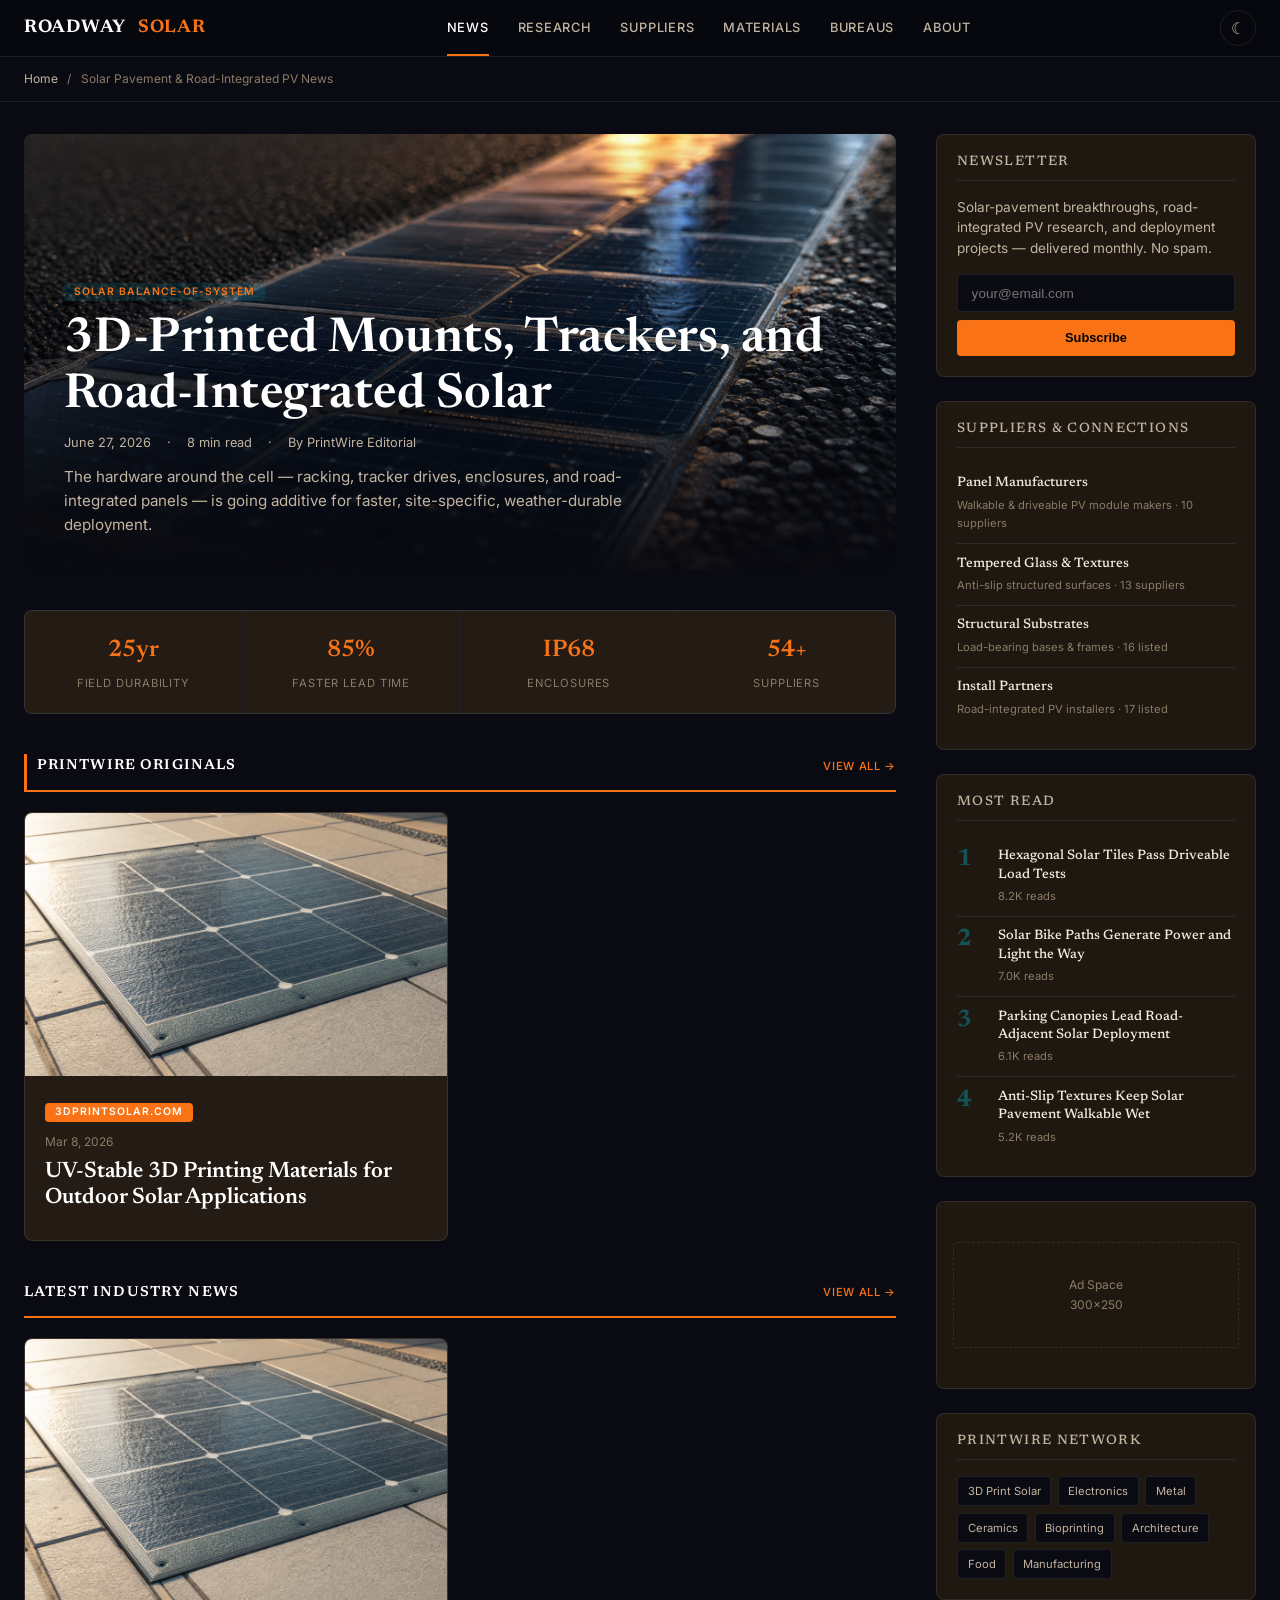
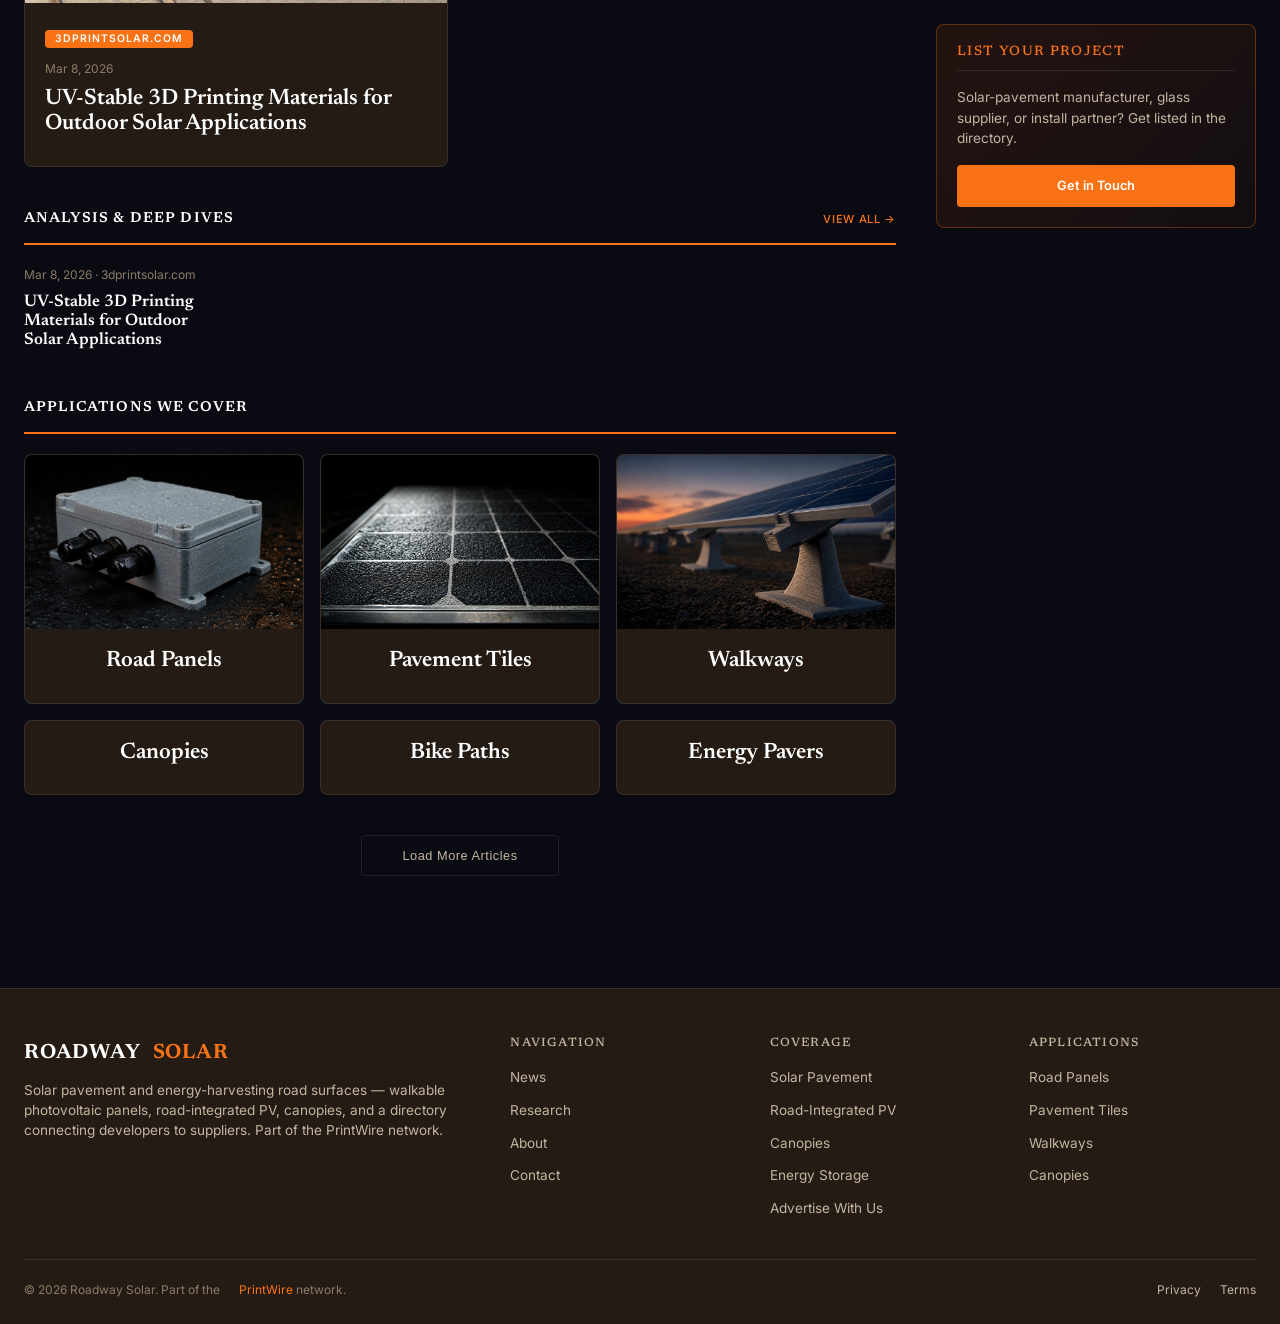
==== commit 11146015: "Wire up Analysis and Deep Dives section from network.json feed" ====
--- a/static/index.html
+++ b/static/index.html
@@ -83,36 +83,10 @@
 
     <div class="ed-section-label">
       Analysis &amp; Deep Dives
-      <a href="#">View All &rarr;</a>
-    </div>
-    <div class="ed-list">
-      <article class="ed-list-item">
-        <img src="images/rb02_mount_bracket.png" alt="Hexagonal solar pavement tile">
-        <div>
-          <span class="ed-badge">Pavement</span>
-          <div class="ed-card-meta">June 24, 2026 · 9 min read</div>
-          <h3><a href="#">Hexagonal Solar Tiles Reach Driveable Load Ratings</a></h3>
-          <p class="ed-card-excerpt">Modular hex tiles with textured tempered-glass surfaces are passing load and traction tests that qualify them for driveable, not just walkable, deployment.</p>
-        </div>
-      </article>
-      <article class="ed-list-item">
-        <img src="images/rb03_tracker_gear.png" alt="Solar road with embedded LED markers">
-        <div>
-          <span class="ed-badge">Smart Roads</span>
-          <div class="ed-card-meta">June 20, 2026 · 7 min read</div>
-          <h3><a href="#">Embedded LED Markers Turn Roads Into Signage</a></h3>
-          <p class="ed-card-excerpt">Solar panels with integrated LEDs are powering dynamic lane markings and warnings — the road surface becomes its own signage and generation.</p>
-        </div>
-      </article>
-      <article class="ed-list-item">
-        <img src="images/rb04_racking.png" alt="Solar carport canopy over parking">
-        <div>
-          <span class="ed-badge">Canopies</span>
-          <div class="ed-card-meta">June 18, 2026 · 10 min read</div>
-          <h3><a href="#">Solar Carports Pair Shade With Generation</a></h3>
-          <p class="ed-card-excerpt">Parking-lot canopies are the fastest-deploying road-adjacent solar — shade, EV charging, and generation over asphalt that was already there.</p>
-        </div>
-      </article>
+      <a href="/articles/">View All &rarr;</a>
+    </div>
+    <div class="ed-list" id="pwDeepDives">
+      <div style="padding:1.5rem;color:var(--text-faint);">Loading analysis…</div>
     </div>
 
     <div class="ed-section-label">
@@ -331,6 +305,16 @@
     { url: 'https://3dprintingindustry.com/feed/', name: '3DPI' }
   ];
 
+    function bestImg(item){
+    var raw = '';
+    var html = item.content || item.description || '';
+    var m = html.match(/<img[^>]+src=["']([^"'>]+)["']/i);
+    if (m) raw = m[1];
+    if (!raw) raw = (item.enclosure && item.enclosure.link) || item.thumbnail || '';
+    if (!raw) return '';
+    var full = raw.replace(/-\d{2,4}x\d{2,4}(?=\.(jpg|jpeg|png|webp|gif)(\?|$))/i, '');
+    return 'https://wsrv.nl/?url=' + encodeURIComponent(full) + '&w=800&h=534&fit=cover&a=attention&output=jpg&q=82';
+  }
   var api = 'https://api.rss2json.com/v1/api.json?rss_url=';
   var rss = [];
   var localArts = [];
@@ -392,7 +376,7 @@
             rss.push({ title: item.title, link: item.link,
               desc: stripHtml(item.description).substring(0,140) + '…',
               date: item.pubDate, source: feed.name, local: false,
-              img: item.thumbnail || (item.enclosure && item.enclosure.link) || '' });
+              img: bestImg(item) });
           });
         }
       })
@@ -413,6 +397,31 @@
       : '<div style="grid-column:1/-1;text-align:center;padding:2rem;color:var(--text-faint);">Unable to load news.</div>';
   }
 })();
+
+// -- Analysis & Deep Dives: PrintWire catalog in list format --
+(function(){
+  var box = document.getElementById('pwDeepDives');
+  if (!box) return;
+  function esc(s){var d=document.createElement('div');d.appendChild(document.createTextNode(s==null?'':s));return d.innerHTML;}
+  var empty = '<div style="padding:1.5rem;color:var(--text-faint);">In-depth analysis and deep dives are on the way — check back soon.</div>';
+  fetch('network.json',{cache:'no-store'})
+    .then(function(r){ return r.ok ? r.json() : []; })
+    .then(function(items){
+      items = (items || []).slice();
+      items.sort(function(a,b){ return (b.iso||'').localeCompare(a.iso||''); });
+      if (!items.length){ box.innerHTML = empty; return; }
+      box.innerHTML = items.slice(0,8).map(function(a){
+        var img = a.img ? '<img src="'+esc(a.img)+'" alt="" loading="lazy">' : '';
+        var meta = esc(a.date||'') + (a.origin ? ' · '+esc(a.origin) : '');
+        return '<article class="ed-list-item">'+img+'<div>'+
+          '<div class="ed-card-meta">'+meta+'</div>'+
+          '<h3><a href="'+esc(a.url)+'">'+esc(a.title)+'</a></h3>'+
+          '<p class="ed-card-excerpt">'+esc(a.summary||'')+'</p>'+
+          '</div></article>';
+      }).join('');
+    })
+    .catch(function(){ box.innerHTML = empty; });
+})();
 </script>
 </body>
 </html>
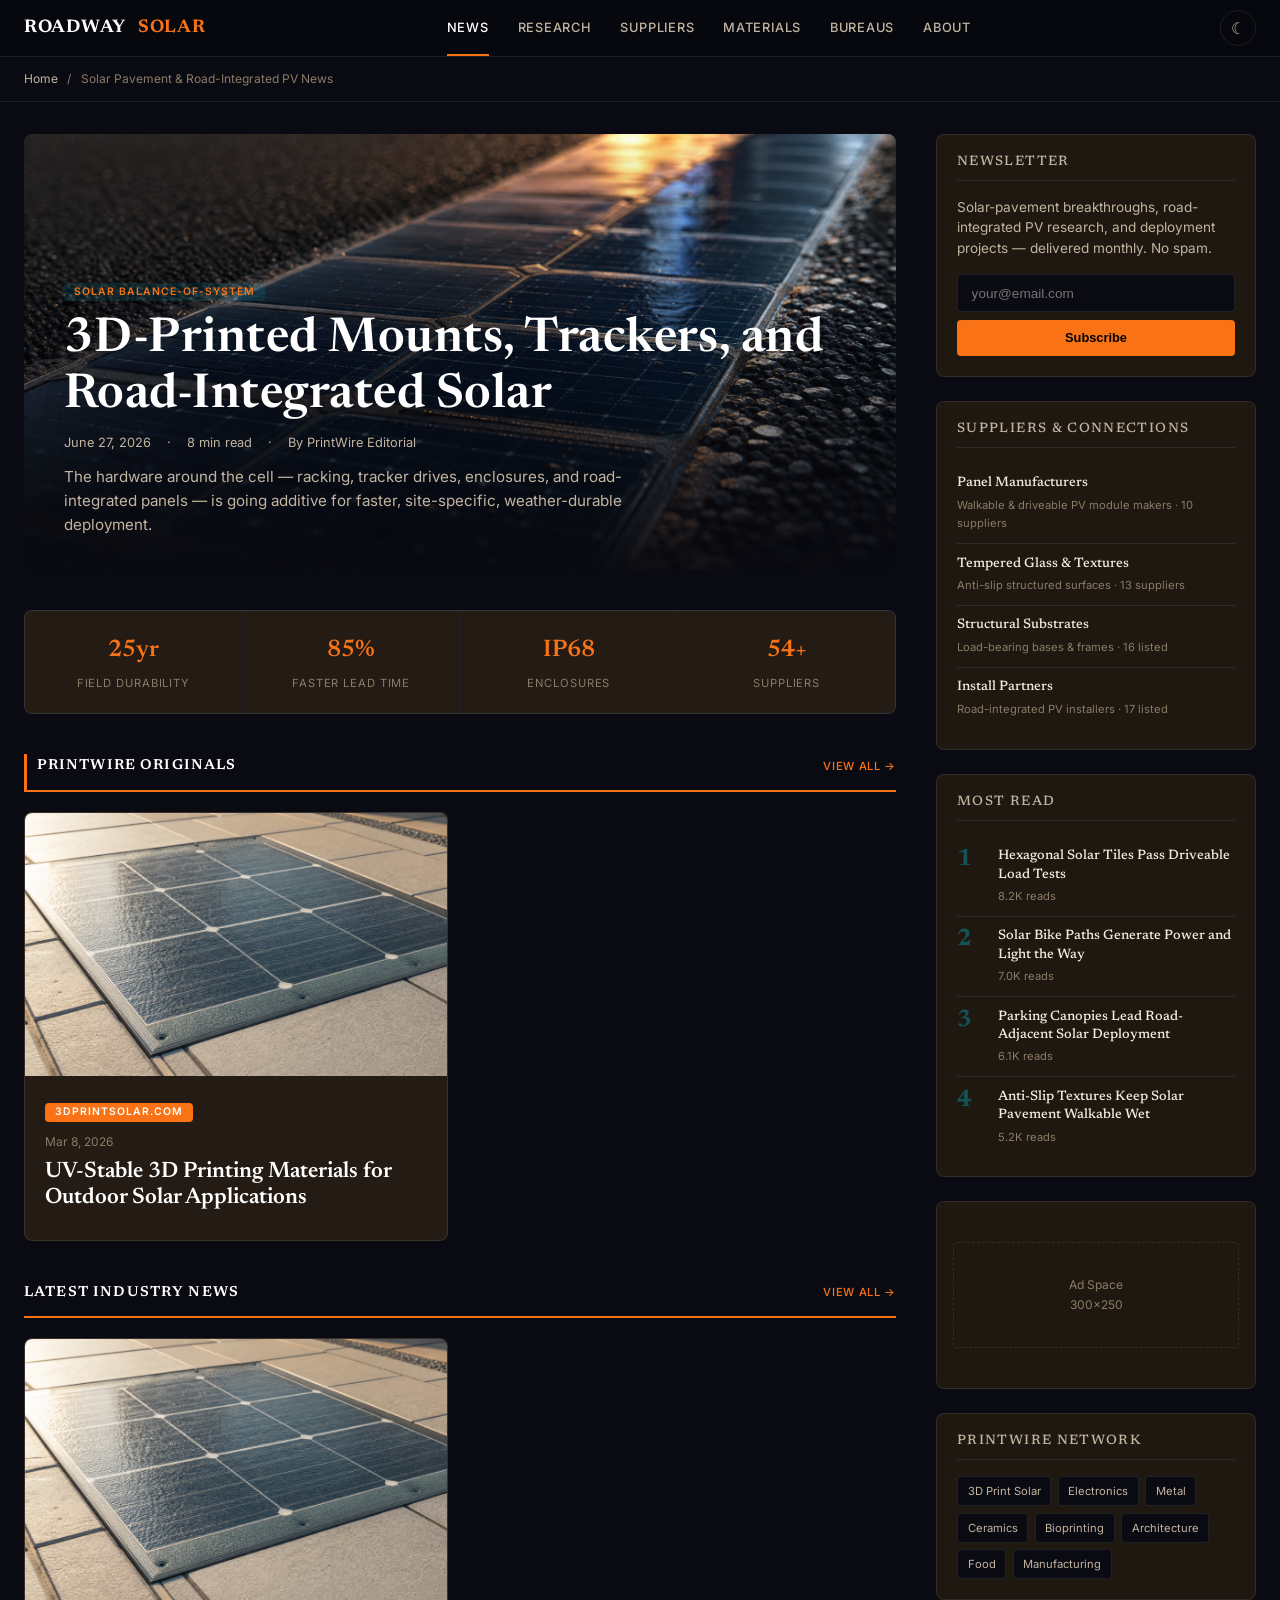
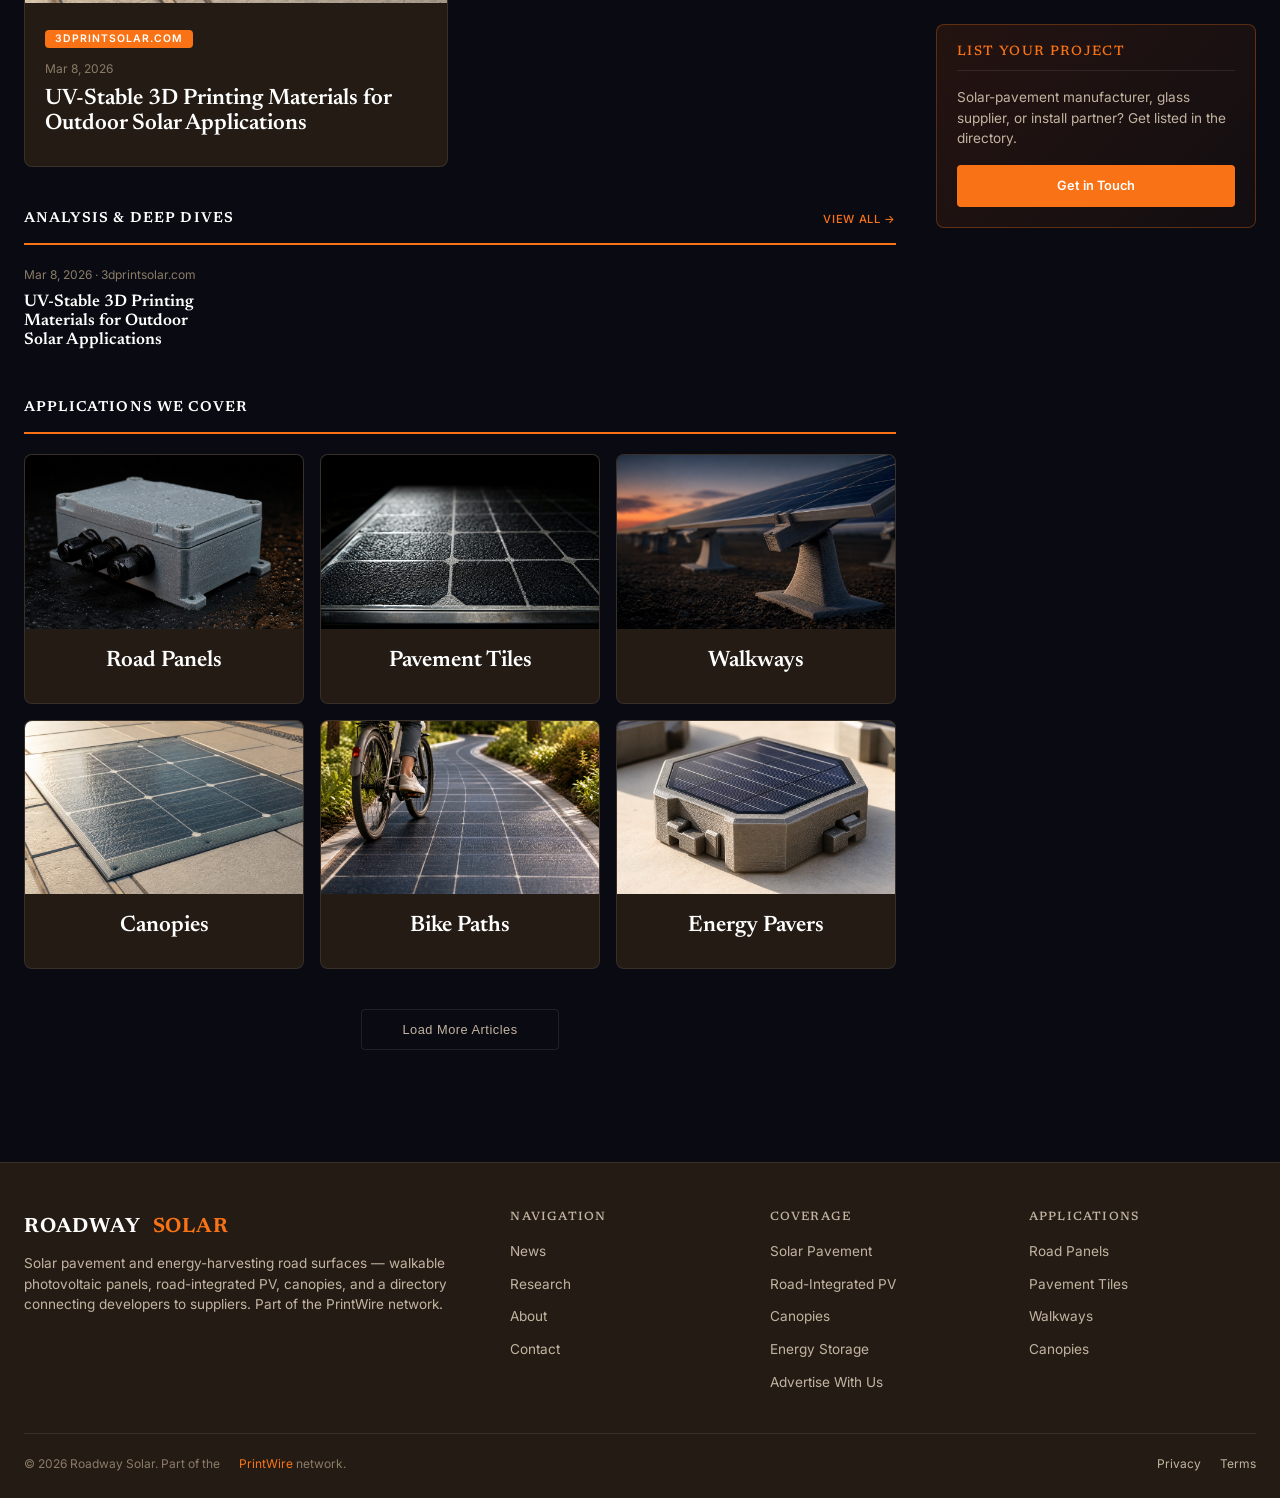
==== commit d8ed96eb: "Add missing category card images The Applications We Cover grid had cards with no <img> at all: the " ====
--- a/static/index.html
+++ b/static/index.html
@@ -106,15 +106,15 @@
         <div class="ed-card-body"><h3>Walkways</h3></div>
       </a>
       <a href="#" class="ed-card" style="text-align:center;">
-        
+        <img class="ed-card-img" src="images/r01_road_panel.png" alt="Canopies">
         <div class="ed-card-body"><h3>Canopies</h3></div>
       </a>
       <a href="#" class="ed-card" style="text-align:center;">
-        
+        <img class="ed-card-img" src="images/r06_bike_path.png" alt="Bike Paths">
         <div class="ed-card-body"><h3>Bike Paths</h3></div>
       </a>
       <a href="#" class="ed-card" style="text-align:center;">
-        
+        <img class="ed-card-img" src="images/r09_energy_paver.png" alt="Energy Pavers">
         <div class="ed-card-body"><h3>Energy Pavers</h3></div>
       </a>
     </div>
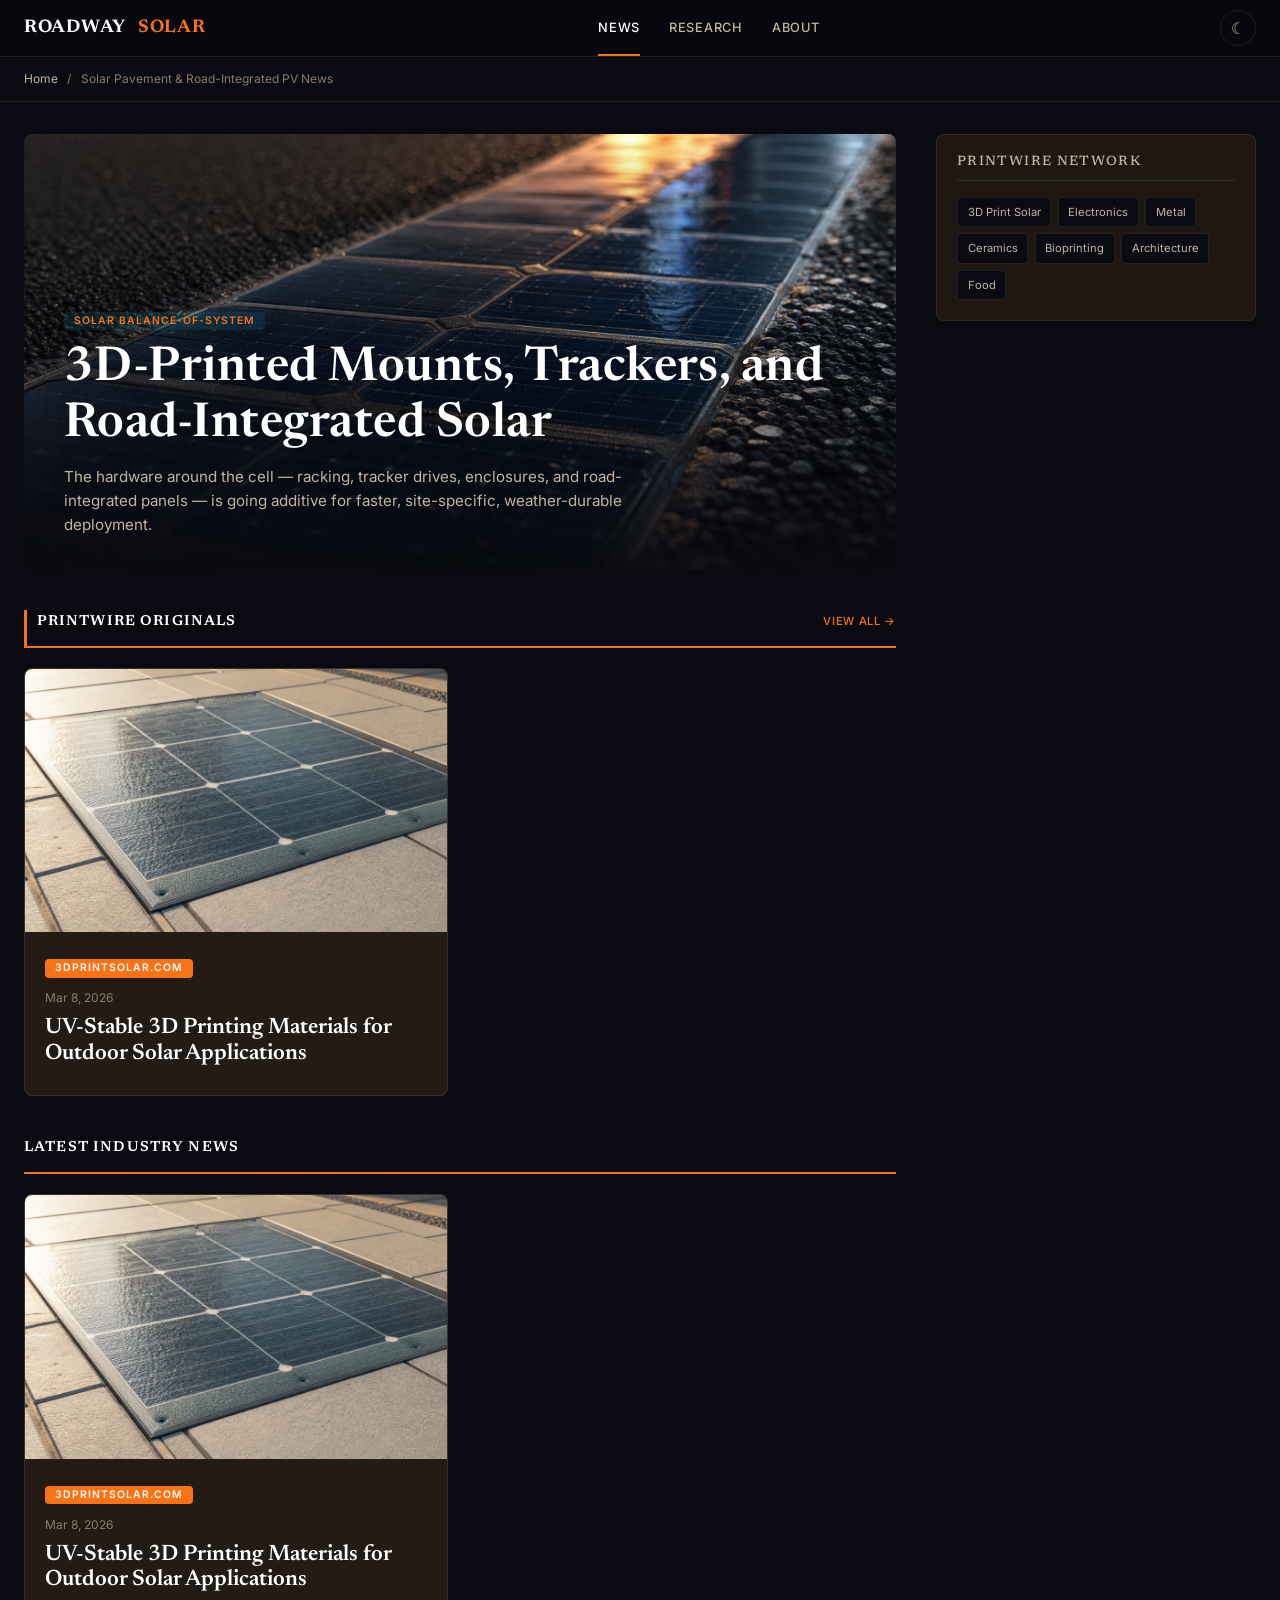
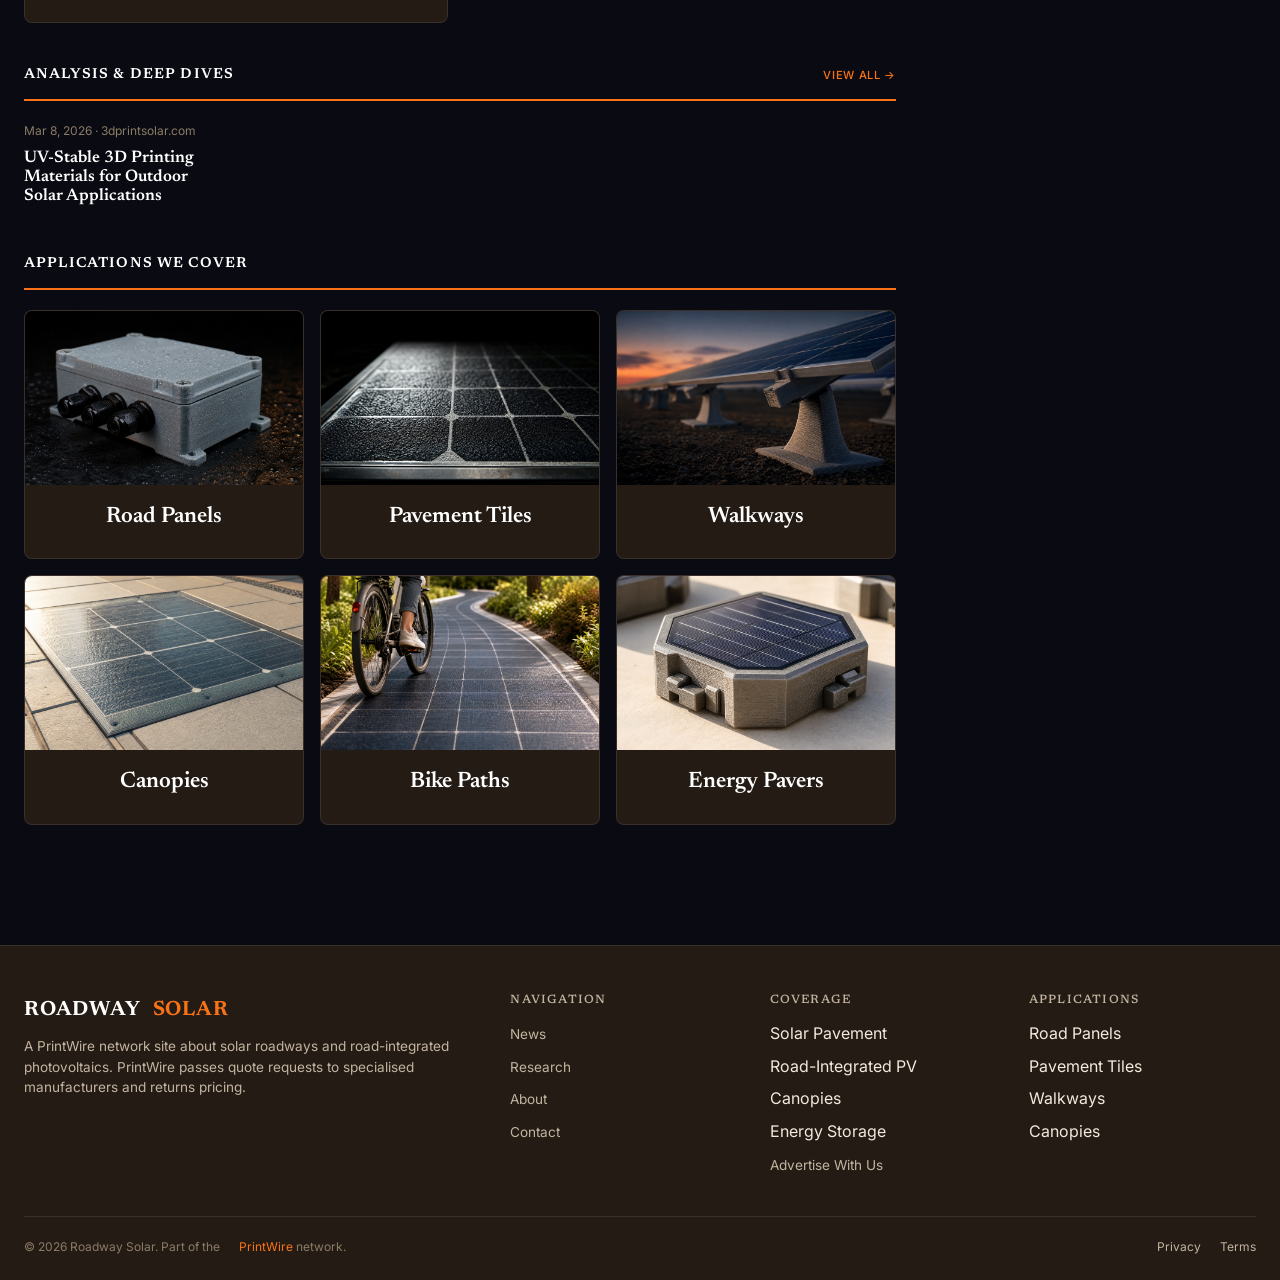
==== commit 1543fab5: "Site fixes round 2: honest head tags and footers, own name and niche, quote form Round 2 of 2026-11-" ====
--- a/static/index.html
+++ b/static/index.html
@@ -3,16 +3,16 @@
 <head>
   <meta charset="UTF-8">
   <meta name="viewport" content="width=device-width, initial-scale=1.0">
-  <meta name="description" content="Roadway Solar: solar pavement and energy-harvesting road surfaces — walkable photovoltaic panels, road-integrated PV, canopies, and a supplier directory.">
-  <title>Roadway Solar — Solar Pavement &amp; Road-Integrated PV News &amp; Suppliers</title>
+  <meta name="description" content="Roadway Solar is a PrintWire network site about solar roadways and road-integrated photovoltaics. PrintWire passes quote requests to specialised manufacturers and returns pricing. PrintWire does not manufacture parts itself.">
+  <title>Roadway Solar | Solar roadways and road-integrated photovoltaics</title>
   <link rel="preconnect" href="https://fonts.googleapis.com">
   <link rel="preconnect" href="https://fonts.gstatic.com" crossorigin>
   <link href="https://fonts.googleapis.com/css2?family=Newsreader:opsz,wght@6..72,500;6..72,600;6..72,700&family=Inter:wght@400;500;600&display=swap" rel="stylesheet">
   <link rel="stylesheet" href="css/editorial.css">
   <link rel="icon" type="image/svg+xml" href="/favicon.svg">
   <meta property="og:type" content="website">
-  <meta property="og:title" content="Roadway Solar — Solar Pavement &amp; Road-Integrated PV News &amp; Suppliers">
-  <meta property="og:description" content="Roadway Solar: solar pavement and energy-harvesting road surfaces — walkable photovoltaic panels, road-integrated PV, canopies, and a supplier directory.">
+  <meta property="og:title" content="Roadway Solar | Solar roadways and road-integrated photovoltaics">
+  <meta property="og:description" content="Roadway Solar is a PrintWire network site about solar roadways and road-integrated photovoltaics. PrintWire passes quote requests to specialised manufacturers and returns pricing. PrintWire does not manufacture parts itself.">
   <meta property="og:image" content="https://roadwaysolar.com/images/rb01_hero_roadsolar.png">
   <meta property="og:url" content="https://roadwaysolar.com/">
   <meta name="twitter:card" content="summary_large_image">
@@ -29,9 +29,6 @@
     <nav class="ed-nav">
       <a href="index.html" class="active">News</a>
       <a href="/articles/">Research</a>
-      <a href="#suppliers">Suppliers</a>
-      <a href="#suppliers">Materials</a>
-      <a href="#suppliers">Bureaus</a>
       <a href="about.html">About</a>
     </nav>
     <button class="ed-theme-toggle" id="themeToggle" aria-label="Toggle light/dark mode" title="Toggle light/dark mode">&#9790;</button>
@@ -50,20 +47,11 @@
       <div class="ed-hero-overlay"></div>
       <div class="ed-hero-content">
         <span class="ed-badge">Solar Balance-of-System</span>
-        <h1><a href="#">3D-Printed Mounts, Trackers, and Road-Integrated Solar</a></h1>
-        <div class="ed-hero-meta">
-          <span>June 27, 2026</span><span>·</span><span>8 min read</span><span>·</span><span>By PrintWire Editorial</span>
-        </div>
+        <h1>3D-Printed Mounts, Trackers, and Road-Integrated Solar</h1>
         <p class="ed-hero-excerpt">The hardware around the cell — racking, tracker drives, enclosures, and road-integrated panels — is going additive for faster, site-specific, weather-durable deployment.</p>
       </div>
     </article>
 
-    <div class="ed-stats">
-      <div class="ed-stat"><div class="ed-stat-value">25yr</div><div class="ed-stat-label">Field Durability</div></div>
-      <div class="ed-stat"><div class="ed-stat-value">85%</div><div class="ed-stat-label">Faster Lead Time</div></div>
-      <div class="ed-stat"><div class="ed-stat-value">IP68</div><div class="ed-stat-label">Enclosures</div></div>
-      <div class="ed-stat"><div class="ed-stat-value">54+</div><div class="ed-stat-label">Suppliers</div></div>
-    </div>
 
     <div class="ed-section-label" style="border-left:3px solid var(--accent);padding-left:0.6rem;">
       PrintWire Originals
@@ -75,7 +63,7 @@
 
     <div class="ed-section-label">
       Latest Industry News
-      <a href="#">View All &rarr;</a>
+      
     </div>
     <div class="ed-card-grid" id="newsGrid">
       <div style="grid-column: 1/-1; text-align:center; padding:2rem; color:var(--text-faint);">Loading latest news…</div>
@@ -93,117 +81,40 @@
       Applications We Cover
     </div>
     <div class="ed-card-grid" style="grid-template-columns: repeat(3, 1fr); gap: 1rem; margin-bottom: 2.5rem;">
-      <a href="#" class="ed-card" style="text-align:center;">
+      <div class="ed-card" style="text-align:center;">
         <img class="ed-card-img" src="images/rb05_junction_box.png" alt="Road Panels">
         <div class="ed-card-body"><h3>Road Panels</h3></div>
-      </a>
-      <a href="#" class="ed-card" style="text-align:center;">
+      </div>
+      <div class="ed-card" style="text-align:center;">
         <img class="ed-card-img" src="images/rb06_road_panel.png" alt="Pavement Tiles">
         <div class="ed-card-body"><h3>Pavement Tiles</h3></div>
-      </a>
-      <a href="#" class="ed-card" style="text-align:center;">
+      </div>
+      <div class="ed-card" style="text-align:center;">
         <img class="ed-card-img" src="images/rb07_install_field.png" alt="Walkways">
         <div class="ed-card-body"><h3>Walkways</h3></div>
-      </a>
-      <a href="#" class="ed-card" style="text-align:center;">
+      </div>
+      <div class="ed-card" style="text-align:center;">
         <img class="ed-card-img" src="images/r01_road_panel.png" alt="Canopies">
         <div class="ed-card-body"><h3>Canopies</h3></div>
-      </a>
-      <a href="#" class="ed-card" style="text-align:center;">
+      </div>
+      <div class="ed-card" style="text-align:center;">
         <img class="ed-card-img" src="images/r06_bike_path.png" alt="Bike Paths">
         <div class="ed-card-body"><h3>Bike Paths</h3></div>
-      </a>
-      <a href="#" class="ed-card" style="text-align:center;">
+      </div>
+      <div class="ed-card" style="text-align:center;">
         <img class="ed-card-img" src="images/r09_energy_paver.png" alt="Energy Pavers">
         <div class="ed-card-body"><h3>Energy Pavers</h3></div>
-      </a>
-    </div>
-
-    <div class="ed-load-more">
-      <button>Load More Articles</button>
-    </div>
+      </div>
+    </div>
+
 
   </div>
 
   <aside class="ed-sidebar">
 
-    <div class="ed-sidebar-block ed-newsletter">
-      <h4>Newsletter</h4>
-      <p>Solar-pavement breakthroughs, road-integrated PV research, and deployment projects — delivered monthly. No spam.</p>
-      <form action="https://api.web3forms.com/submit" method="POST" onsubmit="this.querySelector('button').textContent='Subscribed!';this.querySelector('button').disabled=true;">
-        <input type="hidden" name="access_key" value="6f33053b-6d08-414b-9615-665f88c98da8">
-        <input type="hidden" name="subject" value="Newsletter Signup — roadwaysolar.com">
-        <input type="hidden" name="from_name" value="Newsletter Signup">
-        <input type="email" name="email" placeholder="your@email.com" required>
-        <button type="submit">Subscribe</button>
-      </form>
-    </div>
-
-    <div class="ed-sidebar-block" id="suppliers">
-      <h4>Suppliers &amp; Connections</h4>
-      <div class="ed-popular-item">
-        <div>
-          <h3><a href="#">Panel Manufacturers</a></h3>
-          <div class="ed-popular-meta">Walkable &amp; driveable PV module makers · 10 suppliers</div>
-        </div>
-      </div>
-      <div class="ed-popular-item">
-        <div>
-          <h3><a href="#">Tempered Glass &amp; Textures</a></h3>
-          <div class="ed-popular-meta">Anti-slip structured surfaces · 13 suppliers</div>
-        </div>
-      </div>
-      <div class="ed-popular-item">
-        <div>
-          <h3><a href="#">Structural Substrates</a></h3>
-          <div class="ed-popular-meta">Load-bearing bases &amp; frames · 16 listed</div>
-        </div>
-      </div>
-      <div class="ed-popular-item">
-        <div>
-          <h3><a href="#">Install Partners</a></h3>
-          <div class="ed-popular-meta">Road-integrated PV installers · 17 listed</div>
-        </div>
-      </div>
-    </div>
-
-    <div class="ed-sidebar-block">
-      <h4>Most Read</h4>
-      <div class="ed-popular-item">
-        <span class="ed-popular-num">1</span>
-        <div>
-          <h3><a href="#">Hexagonal Solar Tiles Pass Driveable Load Tests</a></h3>
-          <div class="ed-popular-meta">8.2K reads</div>
-        </div>
-      </div>
-      <div class="ed-popular-item">
-        <span class="ed-popular-num">2</span>
-        <div>
-          <h3><a href="#">Solar Bike Paths Generate Power and Light the Way</a></h3>
-          <div class="ed-popular-meta">7.0K reads</div>
-        </div>
-      </div>
-      <div class="ed-popular-item">
-        <span class="ed-popular-num">3</span>
-        <div>
-          <h3><a href="#">Parking Canopies Lead Road-Adjacent Solar Deployment</a></h3>
-          <div class="ed-popular-meta">6.1K reads</div>
-        </div>
-      </div>
-      <div class="ed-popular-item">
-        <span class="ed-popular-num">4</span>
-        <div>
-          <h3><a href="#">Anti-Slip Textures Keep Solar Pavement Walkable Wet</a></h3>
-          <div class="ed-popular-meta">5.2K reads</div>
-        </div>
-      </div>
-    </div>
-
-    <div class="ed-sidebar-block" style="text-align:center; color: var(--text-faint); font-size: 0.75rem; padding: 2.5rem 1rem;">
-      <div style="border: 1px dashed var(--border); border-radius: 4px; padding: 2rem 1rem;">
-        Ad Space<br>300×250
-      </div>
-    </div>
+
+
+
 
     <div class="ed-sidebar-block">
       <h4>PrintWire Network</h4>
@@ -215,15 +126,9 @@
         <a href="https://3dprinttissue.com">Bioprinting</a>
         <a href="https://3dprintarchitecture.com">Architecture</a>
         <a href="https://3dprintfood.com">Food</a>
-        <a href="https://sendcutship.com">Manufacturing</a>
-      </div>
-    </div>
-
-    <div class="ed-sidebar-block" style="background: linear-gradient(135deg, rgba(232,89,12,0.12), rgba(232,89,12,0.04)); border-color: var(--border-accent);">
-      <h4 style="color: var(--accent);">List Your Project</h4>
-      <p style="font-size: 0.85rem; color: var(--text-dim); margin-bottom: 1rem; line-height: 1.5;">Solar-pavement manufacturer, glass supplier, or install partner? Get listed in the directory.</p>
-      <a href="contact.html" style="display:block;text-align:center;padding:0.65rem;background:var(--accent);border-radius:4px;color:#fff;font-weight:600;font-size:0.8rem;transition:background 0.25s;" onmouseover="this.style.background='var(--accent-dark)'" onmouseout="this.style.background='var(--accent)'">Get in Touch</a>
-    </div>
+      </div>
+    </div>
+
 
   </aside>
 </div>
@@ -232,7 +137,7 @@
   <div class="ed-footer-inner">
     <div class="ed-footer-brand">
       <div class="ed-logo" style="font-size:1.3rem; margin-bottom: 0.5rem;">ROADWAY&nbsp;<span class="ed-logo-accent">SOLAR</span></div>
-      <p>Solar pavement and energy-harvesting road surfaces — walkable photovoltaic panels, road-integrated PV, canopies, and a directory connecting developers to suppliers. Part of the PrintWire network.</p>
+      <p>A PrintWire network site about solar roadways and road-integrated photovoltaics. PrintWire passes quote requests to specialised manufacturers and returns pricing.</p>
     </div>
     <div>
       <h4>Navigation</h4>
@@ -246,28 +151,28 @@
     <div>
       <h4>Coverage</h4>
       <ul>
-        <li><a href="#">Solar Pavement</a></li>
-        <li><a href="#">Road-Integrated PV</a></li>
-        <li><a href="#">Canopies</a></li>
-        <li><a href="#">Energy Storage</a></li>
+        <li>Solar Pavement</li>
+        <li>Road-Integrated PV</li>
+        <li>Canopies</li>
+        <li>Energy Storage</li>
         <li><a href="advertise.html">Advertise With Us</a></li>
       </ul>
     </div>
     <div>
       <h4>Applications</h4>
       <ul>
-        <li><a href="#">Road Panels</a></li>
-        <li><a href="#">Pavement Tiles</a></li>
-        <li><a href="#">Walkways</a></li>
-        <li><a href="#">Canopies</a></li>
+        <li>Road Panels</li>
+        <li>Pavement Tiles</li>
+        <li>Walkways</li>
+        <li>Canopies</li>
       </ul>
     </div>
   </div>
   <div class="ed-footer-bottom">
     <span>&copy; 2026 Roadway Solar. Part of the <a href="https://3dprint.space" style="color:var(--accent);">PrintWire</a> network.</span>
     <span>
-      <a href="#">Privacy</a>
-      <a href="#">Terms</a>
+      <a href="/privacy.html">Privacy</a>
+      <a href="/terms.html">Terms</a>
     </span>
   </div>
 </footer>
